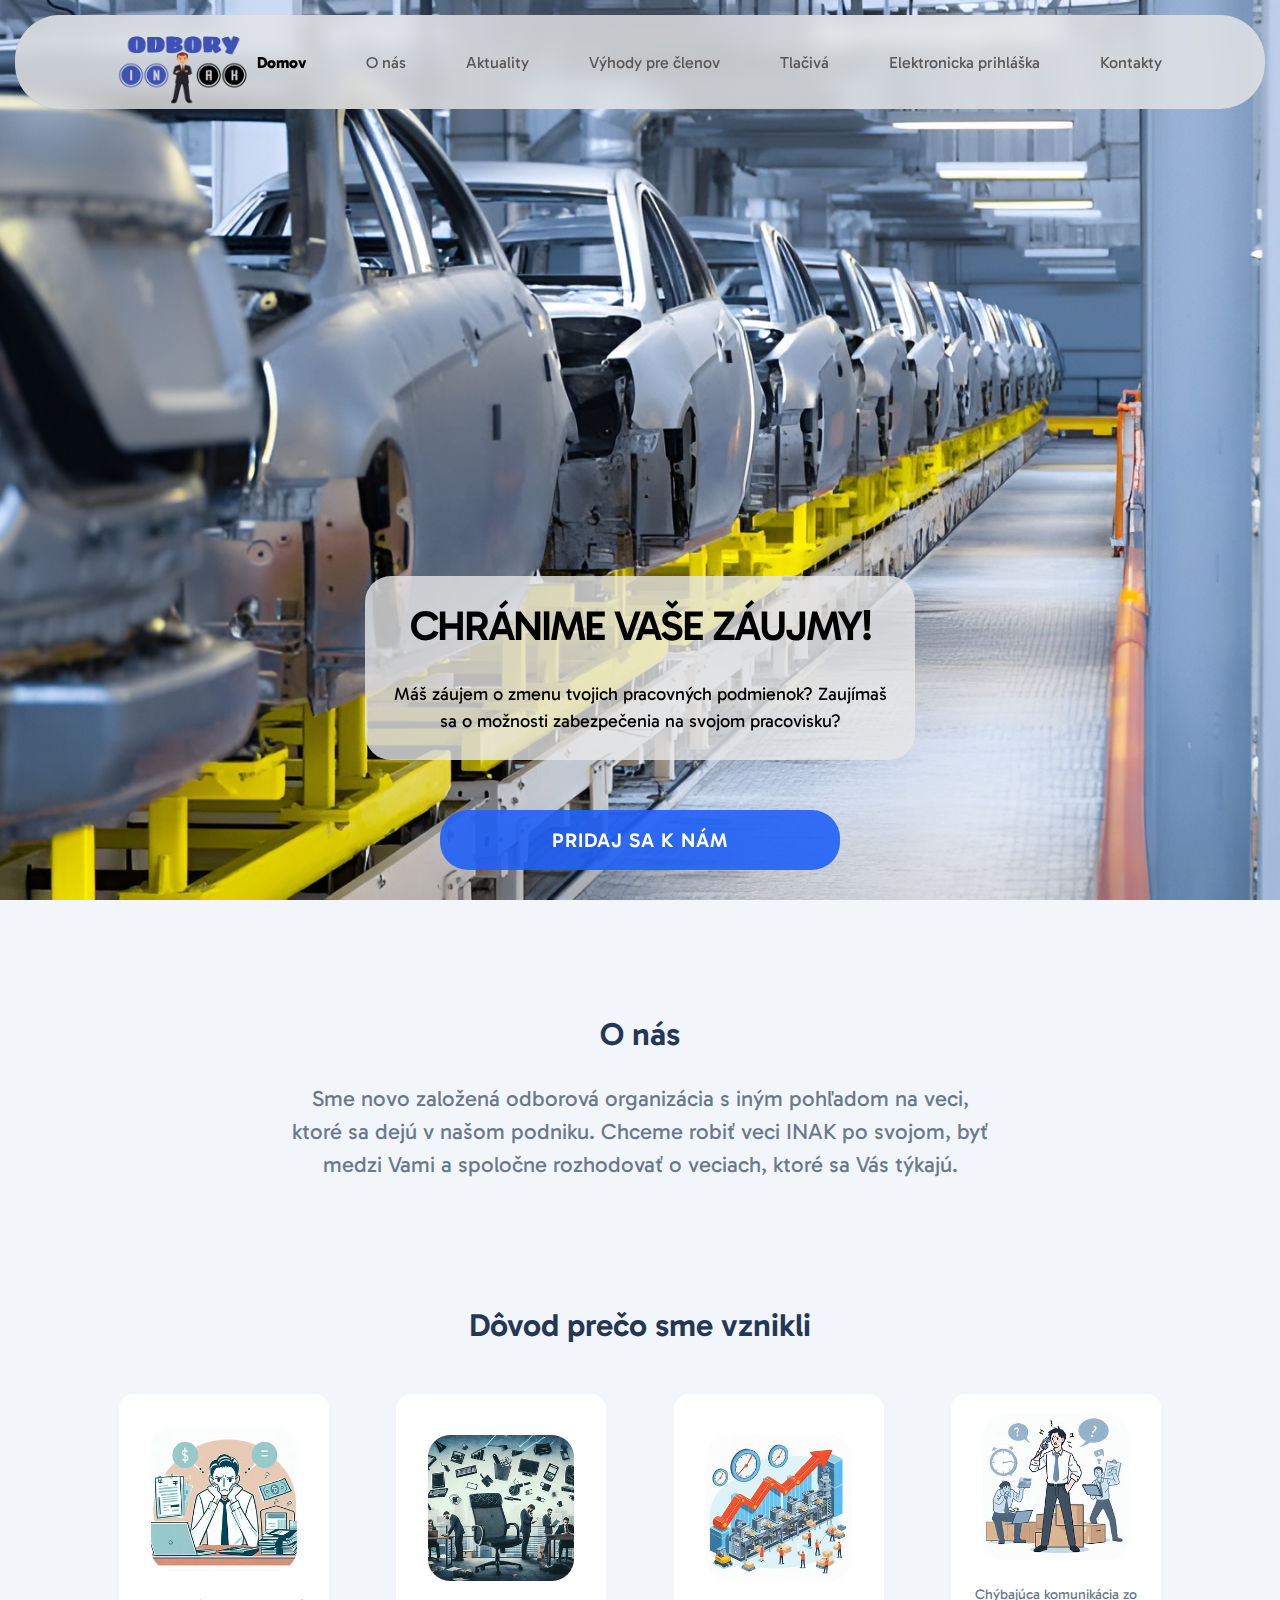
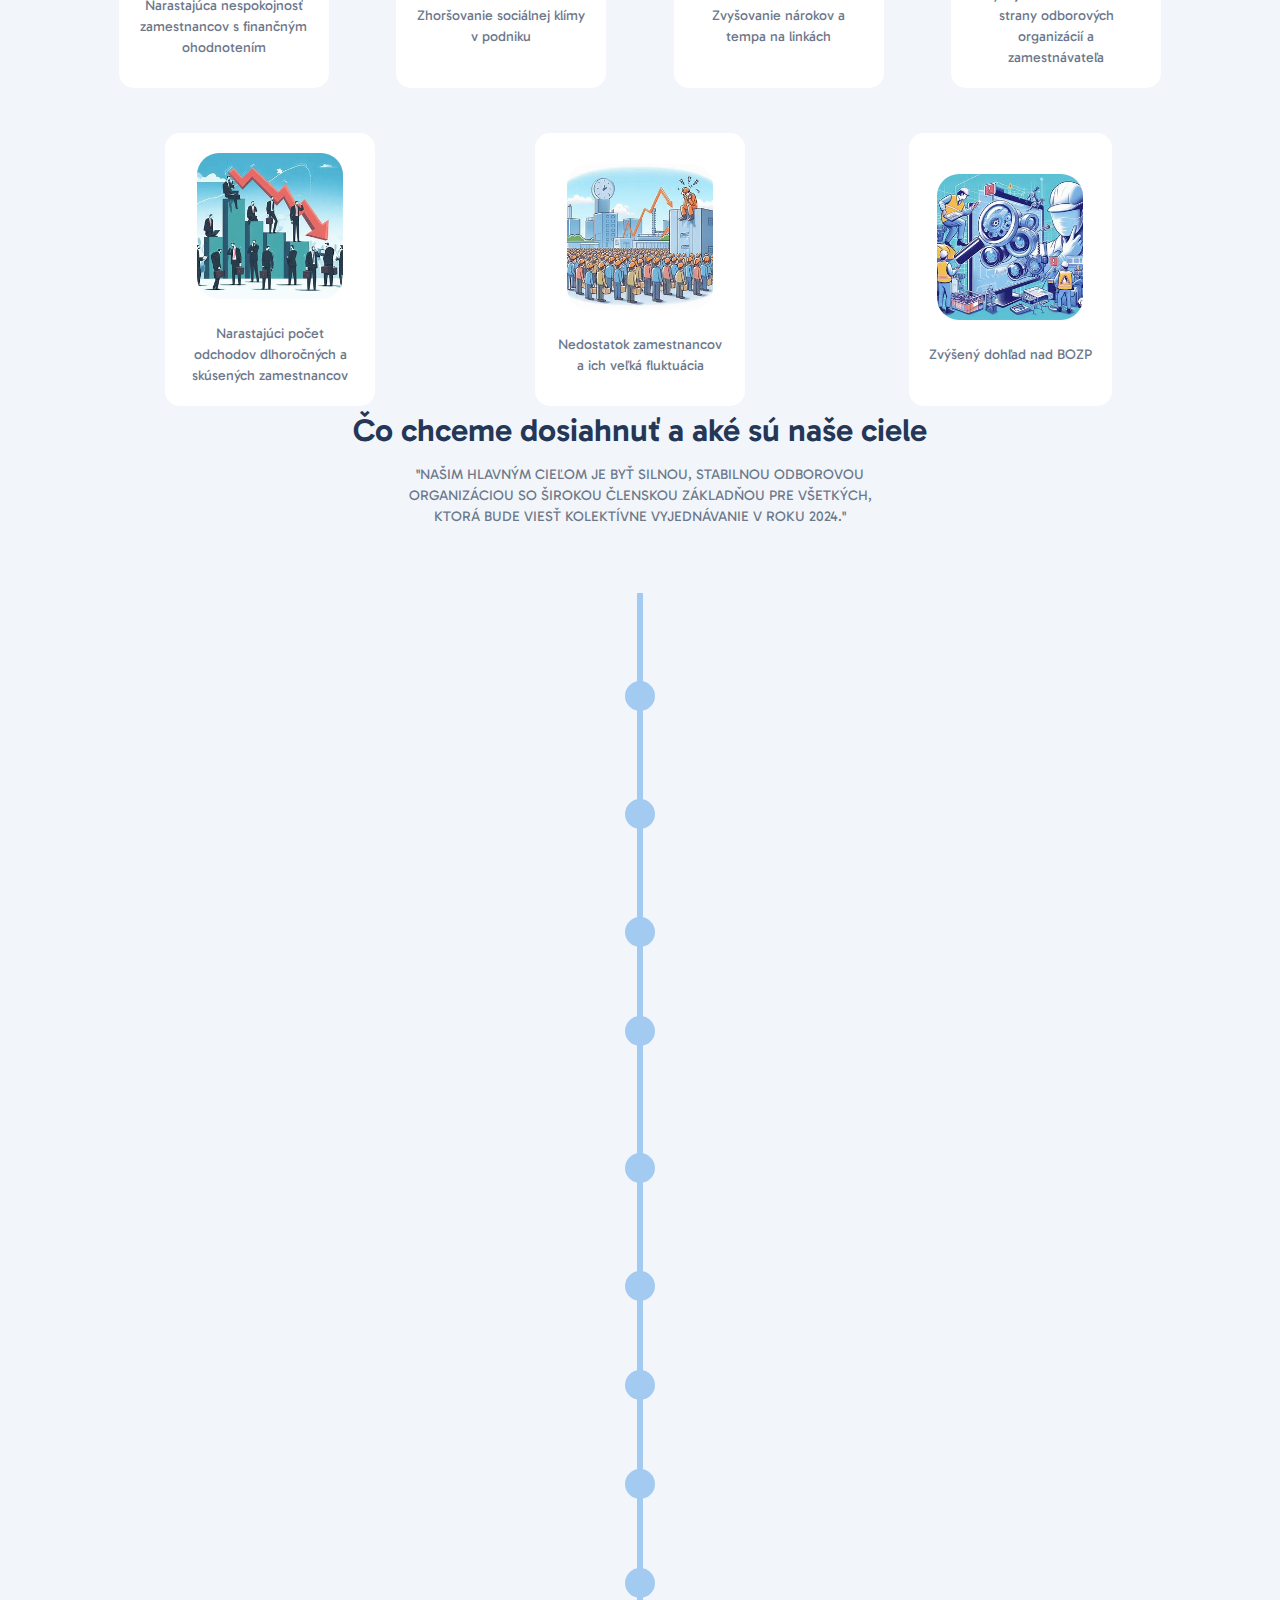
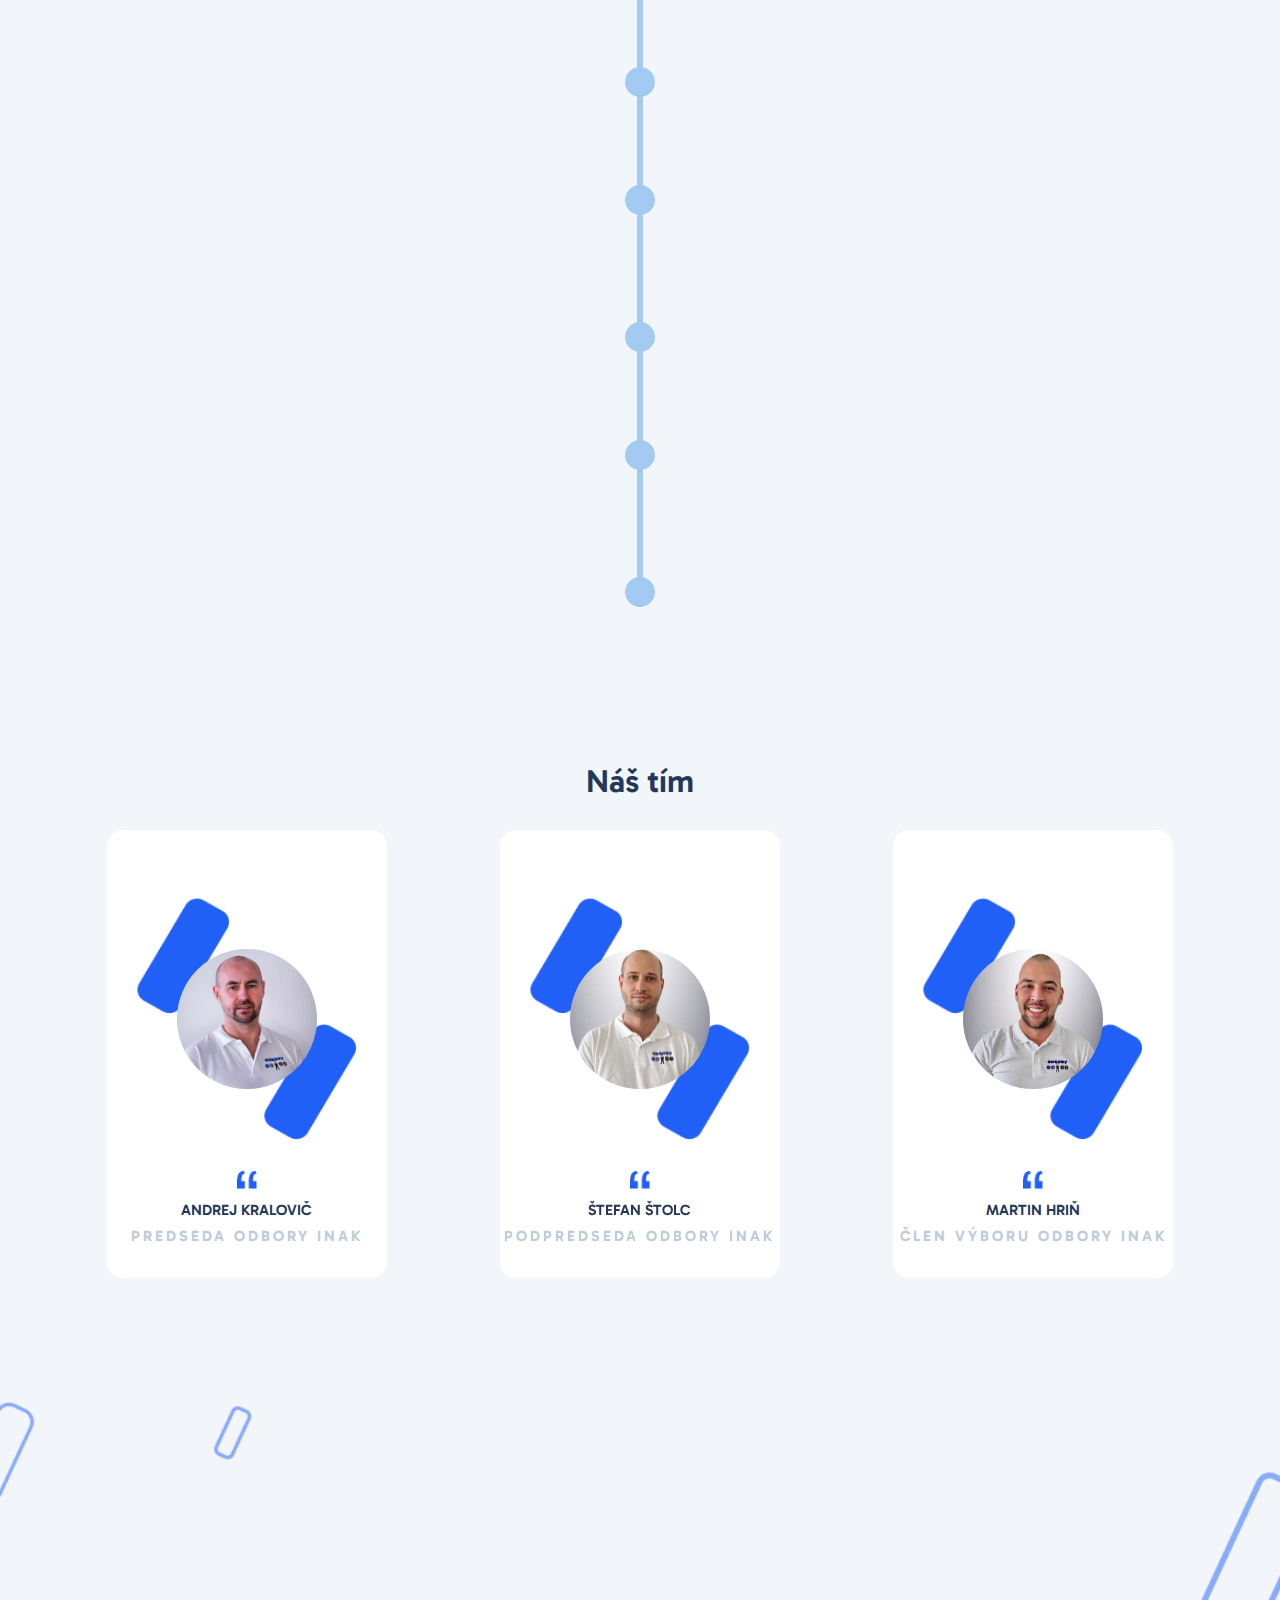
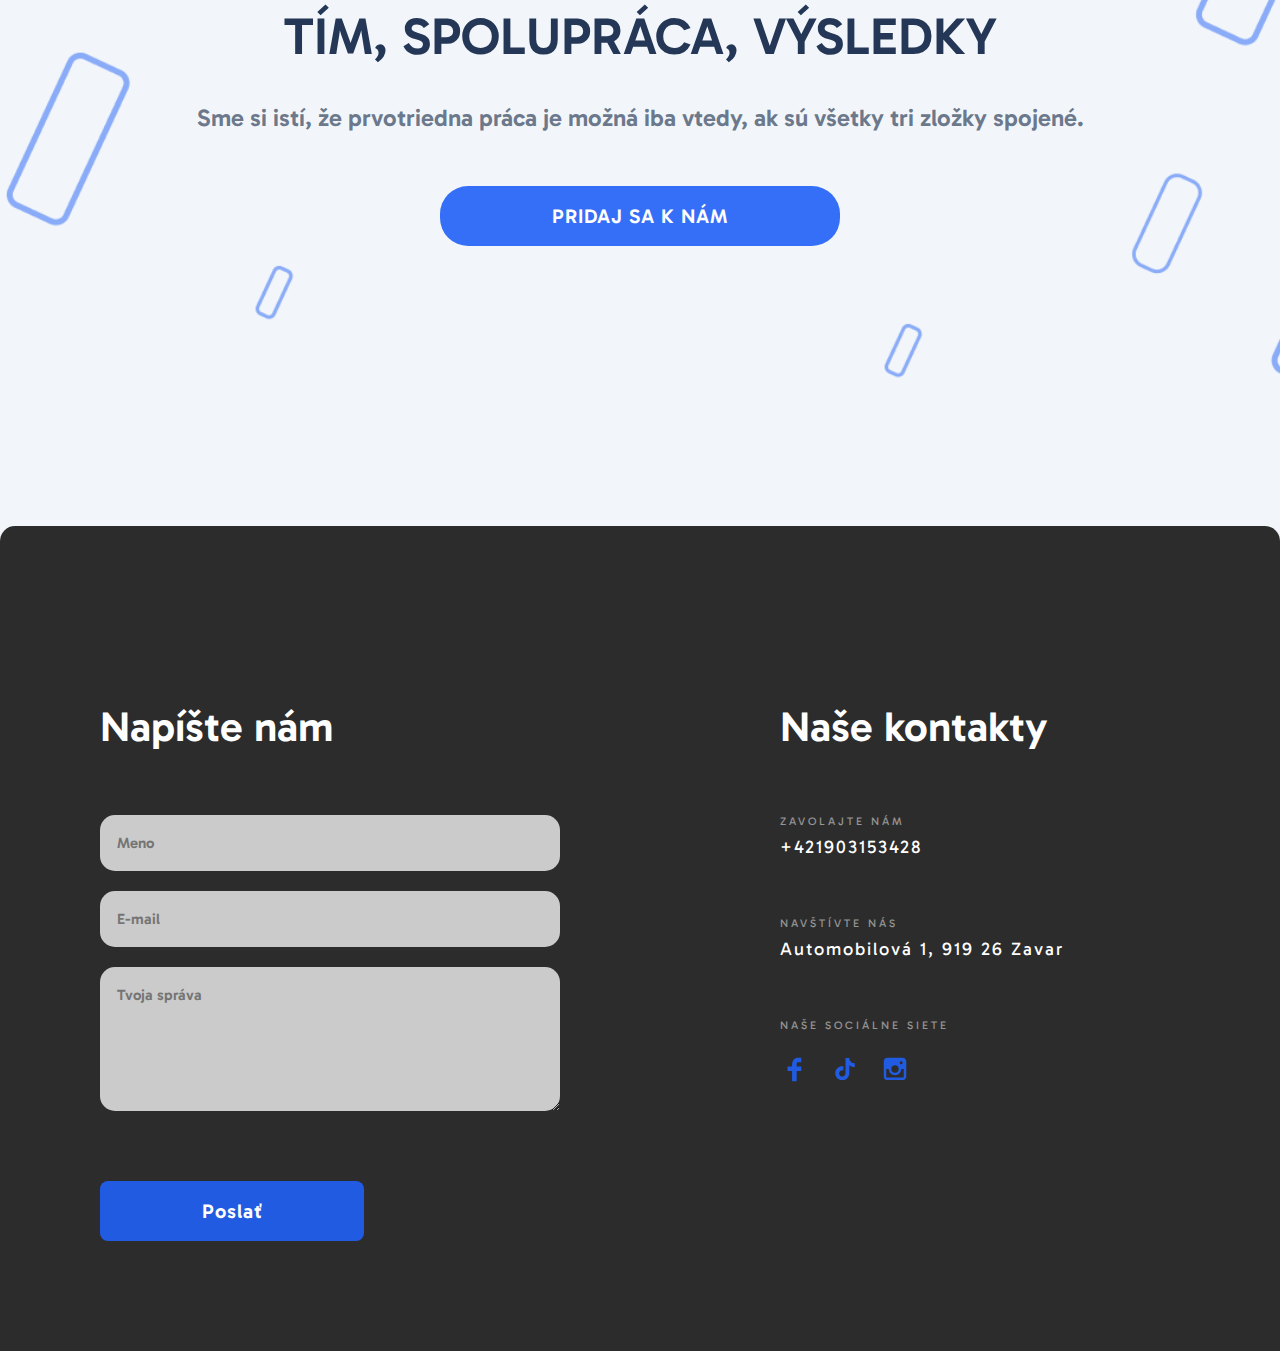
==== index.html @ 8117ec0d "front page done" ====
<!DOCTYPE html>
<html lang="en" class="page">
<head>
  <meta charset="UTF-8">
  <meta http-equiv="X-UA-Compatible" content="IE=edge">
  <meta name="viewport" content="width=device-width, initial-scale=1.0">
  <link rel="preconnect" href="https://fonts.googleapis.com">
  <link rel="preconnect" href="https://fonts.gstatic.com" crossorigin>
  <link href="https://fonts.googleapis.com/css2?family=Gabarito:wght@400;600&display=swap" rel="stylesheet">
  <link rel="stylesheet" href="./styles/main.css">
  <link
    rel="stylesheet"
    href="https://cdn.jsdelivr.net/npm/swiper@11/swiper-bundle.min.css"
  />
  <title>INAK</title>
</head>
<body class="page__body">
  <header class="header">
    <div class="header__content">
      <div class="header__botom">
        <div class="slider swiper-container">
          <div class="header__top">
            <div class="header__top--content">
              <a href="#" class="header__logo">
                <img src="./images/icon/logo.png" alt="logo" class="logo">
              </a>
              
              <div class="nav header__nav">
                <div class="nav__content">
                  <ul class="nav__item">
                    <li class="nav__list">
                      <a href="#" class="nav__link nav__link--active">Domov</a>
                    </li>
                    <li class="nav__list">
                      <a href="#about-us" class="nav__link">O nás</a>
                    </li>
                    <li class="nav__list">
                      <p class="nav__link nav__link--p">Aktuality</p>

                      <ul class="nav__item--sub-menu">
                        <li class="nav__list--sub-menu">
                          <a href="./pages/aktuality.html" class="nav__link">Aktuálne noviny</a>

                          <a href="./pages/aktuality.html" class="nav__link">Aktuálne prieskumy</a>
                        </li>
                      </ul>

                    </li>
                    <li class="nav__list">
                      <a href="./pages/výhody.html" class="nav__link">Výhody pre členov</a>
                    </li>
                    <li class="nav__list">
                      <a href="/pages/tlačivá.html" class="nav__link">Tlačivá</a>
                    </li>
                    <li class="nav__list">
                      <a href="#" class="nav__link">Elektronicka prihláška</a>
                    </li>
                    <li class="nav__list">
                      <a href="#contacts" class="nav__link">Kontakty</a>
                    </li>
                  </ul>
                </div>
              </div>
      
              <div class="header__top-right">
                <a href="tel:+421903153428" class="header__phone">
                  <img src="./images/icon/phone.svg" alt="phone" class="icon">
                </a>
        
                <a href="#menu" class="header__menu-open">
                  <img src="./images/icon/menu-open.svg" alt="menu-open" class="icon">
                </a>
              </div>
            </div>
          </div>
          <div class="slider__wrapper swiper-wrapper">
            <div class="slider__slide swiper-slide">
              <div class="slider__image slider__image-1">
                <div class="slider__info">
                  <h1 class="slider__title">CHRÁNIME VAŠE ZÁUJMY!</h1>
                  <p class="slider__paragraph">Máš záujem o zmenu tvojich pracovných podmienok? Zaujímaš sa o možnosti zabezpečenia na svojom pracovisku?</p>
                </div>

                <a href="#" class="slider__button button">PRIDAJ SA K NÁM</a>
              </div>
            </div>

            <div class="slider__slide swiper-slide">
              <div class="slider__image slider__image-2">
                <div class="slider__info">
                  <h1 class="slider__title">Spolu vyjednáme viac</h1>
                  <p class="slider__paragraph">Kolektívne úsilie a spolupráca umožňujú dosiahnuť väčšie výsledky. Tento princíp je dôležitý.</p>
                </div>

                <a href="#" class="slider__button button">PRIDAJ SA K NÁM</a>
              </div>
            </div>

            <div class="slider__slide swiper-slide">
              <div class="slider__image slider__image-3">
                <div class="slider__info">
                  <h1 class="slider__title">Spolu sme silnejší</h1>
                  <p class="slider__paragraph">Spoločne vytvárame neuveriteľnú silu, ktorá dokáže prekonať aj tie najťažšie výzvy.</p>
                </div>

                <a href="#" class="slider__button button">PRIDAJ SA K NÁM</a>
              </div>
            </div>
          </div>        
        </div>
      </div>

      <aside class="aside header__aside" id="menu">
        <div class="aside__content">
          
          <div class="aside__top">
            <a href="#" class="aside__logo">
              <img src="./images/icon/logo.png" alt="logo" class="logo">
            </a>
            
            <a href="#" class="header__menu-close">
              <img src="./images/icon/menu-close.svg" alt="menu-close" class="icon">
            </a>
          </div>

          <div class="nav aside__nav">
            <div class="nav__content">
              <ul class="nav__item aside__nav-item">
                <li class="nav__list">
                  <a href="#" class="nav__link">Domov</a>
                </li>
                <li class="nav__list">
                  <a href="#about-us" class="nav__link">O nás</a>
                </li>
                <li class="nav__list">
                  <p class="nav__link nav__link--p">Aktuality</p>

                  <ul class="nav__item--sub-menu nav__item--sub-menu--mob">
                    <li class="nav__list--sub-menu nav__list--sub-menu--mob">
                      <a href="./pages/aktuality.html" class="nav__link">Aktuálne noviny</a>

                      <a href="./pages/aktuality.html" class="nav__link">Aktuálne prieskumy</a>
                    </li>
                  </ul>
                </li>
                <li class="nav__list">
                  <a href="./pages/výhody.html" class="nav__link">Výhody pre členov</a>
                </li>
                <li class="nav__list">
                  <a href="./pages/tlačivá.html" class="nav__link">Tlačivá</a>
                </li>
                <li class="nav__list">
                  <a href="./pages/prihláška.html" class="nav__link">Elektronicka prihláška</a>
                </li>
                <li class="nav__list">
                  <a href="#contacts" class="nav__link">Kontakty</a>
                </li>
              </ul>
            </div>
          </div>

          <div class="aside__social social">
            <a
              href="https://www.facebook.com/groups/980731282849397"
              class="aside__icon-fb"
              target="_blank"
            >
              <img
                src="./images/icon/fasebook.svg"
                alt="icon"
                class="icon"
              >
            </a>

            <a
              href="https://www.tiktok.com/@odbory.inak?_t=8iX3qMJiIoH"
              class="aside__icon-tw"
              target="_blank"
            >
              <img
                src="./images/icon/tiktok.svg"
                alt="icon"
                class="icon"
              >
            </a>

            <a
              href="https://www.instagram.com/odbory.inak?igsh=MTdlaDB3MjM0anUzcg=="
              class="aside__icon-in"
              target="_blank"
            >
              <img
                src="./images/icon/instagram.svg"
                alt="icon"
                class="icon"
              >
            </a>
          </div>
        </div>
      </aside>
    </div>
  </header>

  <main class="main">
    <div class="main__content">
      <section class="main__section about-us" id="about-us">
        <div class="about-us__content">
          <h2 class="about-us__title">O nás</h2>
          <p class="about-us__paragraph">Sme novo založená odborová organizácia s
            iným pohľadom na veci, ktoré sa dejú v
            našom podniku. Chceme robiť veci INAK po
            svojom, byť medzi Vami a spoločne
            rozhodovať o veciach, ktoré sa Vás týkajú.</p>
        </div>
      </section>

      <section class="main__section cause-occurrence">
          <div class="cause-occurrence__content">
            <h2 class="cause-occurrence__title">Dôvod prečo sme vznikli</h2>
            
            <div class="cause-occurrence__block cause-occurrence__block-1">
              <img src="./images/cause-occurrence/1.jpg" alt="" class="cause-occurrence__image">

              <p class="cause-occurrence__info">Narastajúca nespokojnosť zamestnancov s finančným ohodnotením</p>
            </div>

            <div class="cause-occurrence__block cause-occurrence__block-2">
              <img src="./images/cause-occurrence/2.jpg" alt="" class="cause-occurrence__image">

              <p class="cause-occurrence__info">Zhoršovanie sociálnej klímy v podniku</p>
            </div>

            <div class="cause-occurrence__block cause-occurrence__block-3">
              <img src="./images/cause-occurrence/3.jpg" alt="" class="cause-occurrence__image">

              <p class="cause-occurrence__info">Zvyšovanie nárokov a tempa na linkách</p>
            </div>

            <div class="cause-occurrence__block cause-occurrence__block-4">
              <img src="./images/cause-occurrence/4.jpg" alt="" class="cause-occurrence__image">

              <p class="cause-occurrence__info">Chýbajúca komunikácia zo strany odborových organizácií a zamestnávateľa</p>
            </div>

            <div class="cause-occurrence__block cause-occurrence__block-5">
              <img src="./images/cause-occurrence/5.jpg" alt="" class="cause-occurrence__image">

              <p class="cause-occurrence__info">Narastajúci počet odchodov dlhoročných a skúsených zamestnancov</p>
            </div>

            <div class="cause-occurrence__block cause-occurrence__block-6">
              <img src="./images/cause-occurrence/6.jpg" alt="" class="cause-occurrence__image">

              <p class="cause-occurrence__info">Nedostatok zamestnancov a ich veľká fluktuácia</p>
            </div>

            <div class="cause-occurrence__block cause-occurrence__block-7">
              <img src="./images/cause-occurrence/7.jpg" alt="" class="cause-occurrence__image">

              <p class="cause-occurrence__info">Zvýšený dohľad nad BOZP</p>
            </div>

          </div>
      </section>

      <section class="main__section timeline">
        <h2 class="timeline__title">Čo chceme dosiahnuť a aké sú naše ciele</h2>

        <p class="timeline__info">"Našim hlavným cieľom je byť silnou, stabilnou odborovou organizáciou so širokou členskou základňou pre všetkých, ktorá bude viesť kolektívne vyjednávanie v roku 2024."</p>

        <ul>
          <li>
            <div>
              Zvýšiť a zabezpečiť adekvátne finančné ohodnotenie za prácu, ktorú vykonávame
            </div>
          </li>

          <li>
            <div>
              Nárast základných miezd, príplatkov(nočné, sviatky, sobota, nedeľa, nadčasy)
            </div>
          </li>

          <li>
            <div>
              Zakotviť do KZ zvýšenie miezd minimálne o infláciu za predchádzajúci rok
            </div>
          </li>

          <li>
            <div>
              Príplatok za každú pracovnú zmenu mimo kalendára
            </div>
          </li>

          <li>
            <div>
              Vyplatenie hospodárskeho výsledku v celku a prvom možnom termíne a zrovnoprávnenie podmienok jeho vyplácania
            </div>
          </li>

          <li>
            <div>
              Zabezpečenie autobusovej dopravy zdarma alebo príspevok na dopravu
            </div>
          </li>

          <li>
            <div>
              Započítanie odpracovaných rokov v agentúre
            </div>
          </li>

          <li>
            <div>
              Jedna dlhodobá PN bez dopadu na 13 plat
            </div>
          </li>

          <li>
            <div>
              Zníženie teplotnej prestávky na 29 stupňov
            </div>
          </li>

          <li>
            <div>
              Zavedenie multisport karty
            </div>
          </li>

          <li>
            <div>
              Prehodnotenie počtu a efektivity externých zamestnancov
            </div>
          </li>

          <li>
            <div>
              Nájsť medzi zamestnancami Srbskej a Ukrajinskej národnosti svojich zástupcov, ktorí by sa začlenili do výboru
            </div>
          </li>

          <li>
            <div>
              Začleniť zástupcu údržby za všetky prevádzky do výboru
            </div>
          </li>

          <li>
            <div>
              A veľa ďalších riešení, ktoré postupne budeme predstavovať a budú vyplývať z potrieb zamestnancov nášho podniku
            </div>
          </li>
        </ul>
      </section>

      <section class="main__section our-team">
        <div class="our-team__content">
          <h2 class="our-team__title">Náš tím</h2>
          
          <div class="slider-testimonials swiper-container">
            <div class="slider-testimonials__wrapper swiper-wrapper">

              <div class="slider-testimonials__slide swiper-slide">
                <article class="testimonials-card">
                  <div class="testimonials-card__content">
                    <div class="testimonials-card__photo">
                      <img
                        src="./images/testimonials/testimonial-rectangle.png"
                        alt="rectangle"
                        class="
                          testimonials-card__photo--rectangle--left
                          testimonials-card__photo--rectangle
                        "
                      >
                      <img
                        src="./images/testimonials/testimonial-rectangle.png"
                        alt="rectangle"
                        class="
                          testimonials-card__photo--rectangle--right
                          testimonials-card__photo--rectangle
                        "
                      >
                      <img
                        src="./images/team/kralovic.jpg"
                        alt="fase"
                        class="testimonials-card__photo--fase"
                      >
                    </div>
        
                    <img
                      src="images/testimonials/testimonial-quotes.png"
                      alt="quotes"
                      class="testimonials-card__quotes"
                    >
                    <h3 class="testimonials-card__name">Andrej KRALOVIČ</h3>
        
                    <p class="testimonials-card__position">Predseda Odbory INAK</p>
                  </div>
                </article>
              </div>

              <div class="slider-testimonials__slide swiper-slide">
                <article class="testimonials-card">
                  <div class="testimonials-card__content">
                    <div class="testimonials-card__photo">
                      <img
                        src="./images/testimonials/testimonial-rectangle.png"
                        alt="rectangle"
                        class="
                          testimonials-card__photo--rectangle--left
                          testimonials-card__photo--rectangle
                        "
                      >
                      <img
                        src="./images/testimonials/testimonial-rectangle.png"
                        alt="rectangle"
                        class="
                          testimonials-card__photo--rectangle--right
                          testimonials-card__photo--rectangle
                        "
                      >
                      <img
                        src="./images/team/stolc.jpg"
                        alt="fase"
                        class="testimonials-card__photo--fase"
                      >
                    </div>
        
                    <img
                      src="images/testimonials/testimonial-quotes.png"
                      alt="quotes"
                      class="testimonials-card__quotes"
                    >
                    <h3 class="testimonials-card__name">Štefan ŠTOLC</h3>
        
                    <p class="testimonials-card__position">Podpredseda Odbory INAK</p>
                  </div>
                </article>
              </div>

              <div class="slider-testimonials__slide swiper-slide">
                <article class="testimonials-card">
                  <div class="testimonials-card__content">
                    <div class="testimonials-card__photo">
                      <img
                        src="./images/testimonials/testimonial-rectangle.png"
                        alt="rectangle"
                        class="
                          testimonials-card__photo--rectangle--left
                          testimonials-card__photo--rectangle
                        "
                      >
                      <img
                        src="./images/testimonials/testimonial-rectangle.png"
                        alt="rectangle"
                        class="
                          testimonials-card__photo--rectangle--right
                          testimonials-card__photo--rectangle
                        "
                      >
                      <img
                        src="./images/team/hrin.jpg"
                        alt="fase"
                        class="testimonials-card__photo--fase"
                      >
                    </div>
        
                    <img
                      src="images/testimonials/testimonial-quotes.png"
                      alt="quotes"
                      class="testimonials-card__quotes"
                    >
                    <h3 class="testimonials-card__name">Martin HRIŇ</h3>
        
                    <p class="testimonials-card__position">Člen výboru Odbory INAK</p>
                  </div>
                </article>
              </div>

              <div class="slider-testimonials__slide swiper-slide">
                <article class="testimonials-card">
                  <div class="testimonials-card__content">
                    <div class="testimonials-card__photo">
                      <img
                        src="./images/testimonials/testimonial-rectangle.png"
                        alt="rectangle"
                        class="
                          testimonials-card__photo--rectangle--left
                          testimonials-card__photo--rectangle
                        "
                      >
                      <img
                        src="./images/testimonials/testimonial-rectangle.png"
                        alt="rectangle"
                        class="
                          testimonials-card__photo--rectangle--right
                          testimonials-card__photo--rectangle
                        "
                      >
                      <img
                        src="./images/team/hatas.jpg"
                        alt="fase"
                        class="testimonials-card__photo--fase"
                      >
                    </div>
        
                    <img
                      src="images/testimonials/testimonial-quotes.png"
                      alt="quotes"
                      class="testimonials-card__quotes"
                    >
                    <h3 class="testimonials-card__name">Róbert HÁTAŠ</h3>
        
                    <p class="testimonials-card__position">Člen výboru Odbory INAK</p>
                  </div>
                </article>
              </div>

              <div class="slider-testimonials__slide swiper-slide">
                <article class="testimonials-card">
                  <div class="testimonials-card__content">
                    <div class="testimonials-card__photo">
                      <img
                        src="./images/testimonials/testimonial-rectangle.png"
                        alt="rectangle"
                        class="
                          testimonials-card__photo--rectangle--left
                          testimonials-card__photo--rectangle
                        "
                      >
                      <img
                        src="./images/testimonials/testimonial-rectangle.png"
                        alt="rectangle"
                        class="
                          testimonials-card__photo--rectangle--right
                          testimonials-card__photo--rectangle
                        "
                      >
                      <img
                        src="./images/team/skornak.jpg"
                        alt="fase"
                        class="testimonials-card__photo--fase"
                      >
                    </div>
        
                    <img
                      src="images/testimonials/testimonial-quotes.png"
                      alt="quotes"
                      class="testimonials-card__quotes"
                    >
                    <h3 class="testimonials-card__name">Juraj ŠKORŇÁK</h3>
        
                    <p class="testimonials-card__position">Člen výboru Odbory INAK</p>
                  </div>
                </article>
              </div>

              <div class="slider-testimonials__slide swiper-slide">
                <article class="testimonials-card">
                  <div class="testimonials-card__content">
                    <div class="testimonials-card__photo">
                      <img
                        src="./images/testimonials/testimonial-rectangle.png"
                        alt="rectangle"
                        class="
                          testimonials-card__photo--rectangle--left
                          testimonials-card__photo--rectangle
                        "
                      >
                      <img
                        src="./images/testimonials/testimonial-rectangle.png"
                        alt="rectangle"
                        class="
                          testimonials-card__photo--rectangle--right
                          testimonials-card__photo--rectangle
                        "
                      >
                      <img
                        src="./images/team/matkovcik.jpg"
                        alt="fase"
                        class="testimonials-card__photo--fase"
                      >
                    </div>
        
                    <img
                      src="images/testimonials/testimonial-quotes.png"
                      alt="quotes"
                      class="testimonials-card__quotes"
                    >
                    <h3 class="testimonials-card__name">Juraj MATKOVČÍK</h3>
        
                    <p class="testimonials-card__position">Člen výboru Odbory INAK</p>
                  </div>
                </article>
              </div>

              <div class="slider-testimonials__slide swiper-slide">
                <article class="testimonials-card">
                  <div class="testimonials-card__content">
                    <div class="testimonials-card__photo">
                      <img
                        src="./images/testimonials/testimonial-rectangle.png"
                        alt="rectangle"
                        class="
                          testimonials-card__photo--rectangle--left
                          testimonials-card__photo--rectangle
                        "
                      >
                      <img
                        src="./images/testimonials/testimonial-rectangle.png"
                        alt="rectangle"
                        class="
                          testimonials-card__photo--rectangle--right
                          testimonials-card__photo--rectangle
                        "
                      >
                      <img
                        src="./images/team/horvath.jpg"
                        alt="fase"
                        class="testimonials-card__photo--fase"
                      >
                    </div>
        
                    <img
                      src="images/testimonials/testimonial-quotes.png"
                      alt="quotes"
                      class="testimonials-card__quotes"
                    >
                    <h3 class="testimonials-card__name">Michal HORVÁTH</h3>
        
                    <p class="testimonials-card__position">Člen výboru Odbory INAK</p>
                  </div>
                </article>
              </div>

              <div class="slider-testimonials__slide swiper-slide">
                <article class="testimonials-card">
                  <div class="testimonials-card__content">
                    <div class="testimonials-card__photo">
                      <img
                        src="./images/testimonials/testimonial-rectangle.png"
                        alt="rectangle"
                        class="
                          testimonials-card__photo--rectangle--left
                          testimonials-card__photo--rectangle
                        "
                      >
                      <img
                        src="./images/testimonials/testimonial-rectangle.png"
                        alt="rectangle"
                        class="
                          testimonials-card__photo--rectangle--right
                          testimonials-card__photo--rectangle
                        "
                      >
                      <img
                        src="./images/team/dovala.jpg"
                        alt="fase"
                        class="testimonials-card__photo--fase"
                      >
                    </div>
        
                    <img
                      src="images/testimonials/testimonial-quotes.png"
                      alt="quotes"
                      class="testimonials-card__quotes"
                    >
                    <h3 class="testimonials-card__name">Marián DOVALA</h3>
        
                    <p class="testimonials-card__position">Člen výboru Odbory INAK</p>
                  </div>
                </article>
              </div>

            </div>
          </div>
        </div>
      </section>

      <section class="main__section join">
        <div class="join__content">
          <h2 class="join__title">Tím, spolupráca, výsledky</h2>
          <p class="join__info">Sme si istí, že prvotriedna práca je možná iba vtedy, ak sú všetky tri zložky spojené.</p>
          <a href="#" class="join__button button">PRIDAJ SA K NÁM</a>
        </div>
      </section>

      <section class="main__section partners">
        <div class="partners__content">
          <h2 class="partners__title">Naši partneri</h2>

            <div class="partners__grop">
              <article class="partners-card">
                <div class="partners-card__content">
                  
                  <img class="partners-card__image" src="./images/partners/akvapark.png" alt="akvapark">
                  
                  <h3 class="partners-card__info">20% zľava</h3>
                </div>
              </article>
  
              <article class="partners-card">
                <div class="partners-card__content">
                  
                  <img class="partners-card__image" src="./images/partners/sinemax.png" alt="akvapark">
                  
                  <h3 class="partners-card__info">20% zľava</h3>
                </div>
              </article>
  
              <article class="partners-card">
                <div class="partners-card__content">
                  
                  <img class="partners-card__image" src="./images/partners/divadlo.png" alt="akvapark">
                  
                  <h3 class="partners-card__info">20% zľava</h3>
                </div>
              </article>
            </div>

        </div>
      </section>

      
    </div>
  </main>

  <footer class="footer">
    <div class="footer__content" id="contacts">
      <div class="footer__grop--left">
        <h2 class="footer__grop--left-title">Napíšte nám</h2>

        <form class="form">
          <input
            name="Name"
            type="text"
            class="form__input"
            placeholder="Meno"
          >

          <input
            name="E-mail"
            type="text"
            class="form__input"
            placeholder="E-mail"
           
          >

          <textarea
            name="Mesage"
            placeholder="Tvoja správa"
            class="form__input"
            cols="30"
            rows="5"
          ></textarea>

          <input type="submit" value="Poslať" class="button form__button">
        </form>
      </div>

      <div class="footer__grop--right">
        <h2 class="footer__grop--right-title">Naše kontakty</h2>

        <h3 class="footer__grop--right-name">Zavolajte nám</h3>
        <a href="tel:+421903153428" class="footer__grop--right-link">+421903153428</a>
        
        <h3 class="footer__grop--right-name">Navštívte nás</h3>
        <a href="https://maps.app.goo.gl/qfohM48gK4zqPQLv8" class="footer__grop--right-link">Automobilová 1, 919 26 Zavar</a>

        <h3 class="footer__grop--right-name">Naše sociálne siete</h3>
        <div class="footer__grop--right-social social">
          <a
            href="https://www.facebook.com/groups/980731282849397"
            class="aside__icon-fb"
            target="_blank"
          >
            <img
              src="./images/icon/fasebook.svg"
              alt="icon"
              class="icon"
            >
          </a>

          <a
            href="https://www.tiktok.com/@odbory.inak?_t=8iX3qMJiIoH"
            class="aside__icon-tw"
            target="_blank"
          >
            <img
              src="./images/icon/tiktok.svg"
              alt="icon"
              class="icon"
            >
          </a>

          <a
            href="https://www.instagram.com/odbory.inak?igsh=MTdlaDB3MjM0anUzcg=="
            class="aside__icon-in"
            target="_blank"
          >
            <img
              src="./images/icon/instagram.svg"
              alt="icon"
              class="icon"
            >
          </a>
        </div>

        </div>

    </div>
  </footer>
  <script src="https://cdn.jsdelivr.net/npm/swiper@11/swiper-bundle.min.js"></script>
  <script type="text/javascript" src="scripts/main.js"></script>
</body>
</html>
---- styles/main.css ----
@charset "UTF-8";
.page {
  scroll-behavior: smooth;
}
.page *,
.page *::before,
.page *::after {
  box-sizing: border-box;
}
.page__body {
  padding: 0;
  margin: 0;
  box-sizing: border-box;
  background-color: #F2F6FA;
}

.header__content {
  min-height: 100vh;
  min-width: 320px;
}
.header__top {
  position: fixed;
  z-index: 2;
  padding: 0;
  margin: 15px;
  width: -webkit-fill-available;
  padding-inline: 20px;
  border-radius: 40px;
  border-radius: 40px;
  background-color: rgba(231, 231, 231, 0.8);
  -webkit-backdrop-filter: blur(10px);
          backdrop-filter: blur(10px);
}
@media (min-width: 740px) {
  .header__top {
    padding-inline: 40px;
  }
}
@media (min-width: 1180px) {
  .header__top {
    padding-inline: 100px;
  }
}
@media (min-width: 740px) {
  .header__top {
    border-radius: 45px;
    border-radius: 45px;
  }
}
.header__top--content {
  margin: 0 auto;
  max-width: 1440px;
  display: flex;
  justify-content: space-between;
  align-items: center;
}
.header__top-right {
  display: flex;
  gap: 20px;
}
@media (min-width: 1180px) {
  .header__top-right {
    display: none;
  }
}
.header__phone {
  display: flex;
  text-decoration: none;
  font-family: "Gabarito", sans-serif;
  font-size: 16px;
}
@media (min-width: 740px) {
  .header__phone::after {
    content: "+421903153428";
    color: black;
    padding-left: 12px;
    display: flex;
    align-items: center;
  }
}
.header__botom {
  overflow: hidden;
}

.main__section {
  margin: 0 auto;
  max-width: 1440px;
  min-width: 320px;
}

.footer {
  background-color: #2C2C2C;
  border-top-left-radius: 15px;
  border-top-right-radius: 15px;
}
.footer__content {
  margin-top: 80px;
  padding-top: 80px;
  padding-bottom: 80px;
  padding-inline: 20px;
  display: flex;
  flex-direction: column;
  gap: 80px;
  justify-content: center;
  align-items: center;
}
@media (min-width: 740px) {
  .footer__content {
    padding-inline: 40px;
  }
}
@media (min-width: 1180px) {
  .footer__content {
    padding-inline: 100px;
  }
}
@media (min-width: 740px) {
  .footer__content {
    align-items: flex-start;
  }
}
@media (min-width: 1180px) {
  .footer__content {
    padding-top: 110px;
    padding-bottom: 110px;
    flex-direction: row;
    gap: 220px;
  }
}
.footer__grop--left {
  display: flex;
  flex-direction: column;
  align-items: flex-start;
}
@media (min-width: 740px) {
  .footer__grop--left {
    width: 360px;
  }
}
@media (min-width: 1180px) {
  .footer__grop--left {
    width: 460px;
  }
}
.footer__grop--left-title {
  padding: 0;
  margin: 0;
  margin-top: 40px;
  margin-bottom: 46px;
  color: white;
  text-align: center;
  font-family: "Gabarito", sans-serif;
  font-size: 32px;
  font-style: normal;
  font-weight: 600;
  line-height: 150%;
}
@media (min-width: 740px) {
  .footer__grop--left-title {
    margin-top: 60px;
    margin-bottom: 56px;
    font-size: 42px;
  }
}
.footer__grop--right {
  display: flex;
  flex-direction: column;
  align-items: flex-start;
}
@media (min-width: 740px) {
  .footer__grop--right {
    width: 360px;
  }
}
@media (min-width: 1180px) {
  .footer__grop--right {
    width: 460px;
  }
}
.footer__grop--right-title {
  padding: 0;
  margin: 0;
  margin-top: 40px;
  margin-bottom: 46px;
  color: white;
  text-align: center;
  font-family: "Gabarito", sans-serif;
  font-size: 32px;
  font-style: normal;
  font-weight: 600;
  line-height: 150%;
}
@media (min-width: 740px) {
  .footer__grop--right-title {
    margin-top: 60px;
    margin-bottom: 56px;
    font-size: 42px;
  }
}
.footer__grop--right-name {
  padding: 0;
  margin: 0;
  margin-bottom: 6px;
  color: #FFF;
  font-family: "Gabarito", sans-serif;
  font-size: 11px;
  font-weight: 200;
  letter-spacing: 3px;
  text-transform: uppercase;
  opacity: 0.5;
}
.footer__grop--right-link {
  padding: 0;
  margin: 0;
  margin-bottom: 40px;
  color: #FFF;
  font-family: "Gabarito", sans-serif;
  font-size: 18px;
  font-style: normal;
  font-weight: 400;
  line-height: 150%;
  letter-spacing: 2px;
  text-decoration: none;
}
@media (min-width: 740px) {
  .footer__grop--right-link {
    margin-bottom: 56px;
  }
}
.footer__grop--right-social {
  margin-top: 16px;
  gap: 38px;
}

.logo {
  height: 70px;
}
@media (min-width: 740px) {
  .logo {
    height: 90px;
  }
}

.nav {
  display: none;
}
@media (min-width: 1180px) {
  .nav {
    display: block;
  }
}
.nav__item {
  padding: 0;
  margin: 0;
  display: flex;
  flex-direction: row;
  align-items: center;
  gap: 50px;
}
.nav__item--sub-menu {
  padding: 0;
  margin: 0;
  opacity: 0;
  max-height: 0;
  position: absolute;
  overflow: hidden;
  transition: opacity 0.7s ease, max-height 0.7s ease;
}
.nav__item--sub-menu--mob {
  position: relative;
}
.nav__list {
  width: -webkit-max-content;
  width: -moz-max-content;
  width: max-content;
  list-style: none;
}
.nav__list--sub-menu {
  margin-top: 33px;
  padding: 20px;
  border-radius: 15px;
  border-top-left-radius: 0;
  border-top-right-radius: 0;
  display: flex;
  flex-direction: column;
  gap: 20px;
  background-color: rgba(231, 231, 231, 0.8);
  cursor: pointer;
}
.nav__list--sub-menu--mob {
  background-color: white;
}
.nav__link {
  position: relative;
  padding: 5px;
  border-radius: 10px;
  text-decoration: none;
  font-family: "Gabarito", sans-serif;
  font-size: 16px;
  color: rgb(88, 86, 86);
  transition: box-shadow 0.3s ease;
}
.nav__link--active {
  color: black;
  font-weight: 800;
}
.nav__link--p {
  padding: 5px;
  margin: 0;
  width: -webkit-fit-content;
  width: -moz-fit-content;
  width: fit-content;
  cursor: pointer;
}
.nav__link:hover {
  color: black;
  box-shadow: 0 0 35px rgba(87, 130, 155, 0.8); /* Додаємо синю тінь при наведенні */
}

.icon {
  height: 30px;
}

.aside {
  height: 100vh;
  position: fixed;
  top: 0;
  right: 0;
  left: 0;
  opacity: 0;
  pointer-events: none;
  transition: all 0.3s;
  transform: translateX(-100%);
  z-index: 3;
  background-color: white;
}
.aside:target {
  opacity: 1;
  transform: translateX(0);
  pointer-events: all;
  overflow-y: hidden;
}
.aside__top {
  padding: 0;
  margin: 15px;
  padding-inline: 20px;
  display: flex;
  justify-content: space-between;
  align-items: center;
  background-color: #e7e7e7;
  border-radius: 40px;
  border-radius: 40px;
}
@media (min-width: 740px) {
  .aside__top {
    padding-inline: 40px;
  }
}
@media (min-width: 1180px) {
  .aside__top {
    padding-inline: 100px;
  }
}
@media (min-width: 740px) {
  .aside__top {
    border-radius: 45px;
    border-radius: 45px;
  }
}
.aside__nav {
  margin: 0;
  padding: 0;
  margin-top: 50px;
  display: block;
  padding-inline: 20px;
}
@media (min-width: 740px) {
  .aside__nav {
    padding-inline: 40px;
  }
}
@media (min-width: 1180px) {
  .aside__nav {
    padding-inline: 100px;
  }
}
.aside__nav-item {
  display: flex;
  flex-direction: column;
  align-items: flex-start;
  gap: 20px;
  font-size: 22px;
  font-style: normal;
  font-weight: 700;
  line-height: 22px;
  letter-spacing: 1px;
  text-transform: uppercase;
}
.aside__social {
  margin-top: 50px;
  padding-left: 20px;
}
@media (min-width: 740px) {
  .aside__social {
    padding-left: 40px;
  }
}
@media (min-width: 1180px) {
  .aside__social {
    padding-left: 100px;
  }
}

.slider {
  width: 100vw;
  overflow: hidden;
}
.slider__image {
  height: 100vh;
  background-repeat: no-repeat;
  background-position: center;
  background-size: cover;
  position: relative;
  display: flex;
  flex-direction: column;
  justify-content: flex-end;
  align-items: center;
}
.slider__image-1::after {
  content: "";
  background-image: url("../images/header/header-img-2.png");
  position: absolute;
  top: 0;
  left: 0;
  width: 100%;
  height: 100%;
  z-index: -1;
  background-repeat: no-repeat;
  background-position: center;
  background-size: cover;
}
.slider__image-2::after {
  content: "";
  background-image: url("../images/header/header-img-3.png");
  position: absolute;
  top: 0;
  left: 0;
  width: 100%;
  height: 100%;
  z-index: -1;
  background-repeat: no-repeat;
  background-position: center;
  background-size: cover;
}
.slider__image-3::after {
  content: "";
  background-image: url("../images/header/header-img-1.png");
  position: absolute;
  top: 0;
  left: 0;
  width: 100%;
  height: 100%;
  z-index: -1;
  background-repeat: no-repeat;
  background-position: center;
  background-size: cover;
}
.slider__info {
  padding: 25px;
  margin-top: 100px;
  display: flex;
  flex-direction: column;
  justify-content: center;
  align-items: center;
  background-color: rgba(231, 231, 231, 0.8);
  border-radius: 26px;
}
.slider__title {
  padding: 0;
  margin: 0;
  margin-bottom: 20px;
  text-align: center;
  font-family: "Gabarito", sans-serif;
  font-size: 32px;
  font-style: normal;
  font-weight: 600;
  line-height: 120%;
  letter-spacing: -2px;
  text-transform: uppercase;
}
@media (min-width: 740px) {
  .slider__title {
    margin-bottom: 30px;
    font-size: 42px;
  }
}
.slider__paragraph {
  padding: 0;
  margin: 0;
  text-align: center;
  font-family: "Gabarito", sans-serif;
  font-size: 14px;
  font-style: normal;
  font-weight: 400;
  line-height: 150%;
  max-width: 300px;
}
@media (min-width: 740px) {
  .slider__paragraph {
    font-size: 18px;
    max-width: 400px;
  }
}
@media (min-width: 1180px) {
  .slider__paragraph {
    max-width: 500px;
  }
}
.slider__button {
  padding: 0;
  margin: 0;
  margin-bottom: 30px;
  margin-top: 30px;
}

.about-us__content {
  padding: 0;
  margin: 0 auto;
  padding-top: 110px;
  padding-inline: 20px;
  --columns: 2;
  display: grid;
  -moz-column-gap: 20px;
       column-gap: 20px;
  grid-template-columns: repeat(var(--columns), 1fr);
  min-width: 320px;
  max-width: 1440px;
}
@media (min-width: 740px) {
  .about-us__content {
    padding-inline: 40px;
  }
}
@media (min-width: 1180px) {
  .about-us__content {
    padding-inline: 100px;
  }
}
@media (min-width: 740px) {
  .about-us__content {
    --columns: 6;
  }
}
@media (min-width: 1180px) {
  .about-us__content {
    --columns: 12;
    -moz-column-gap: 30px;
         column-gap: 30px;
  }
}
.about-us__title {
  padding: 0;
  margin: 0;
  grid-column: 1/-1;
  color: #253757;
  text-align: center;
  font-family: "Gabarito", sans-serif;
  font-size: 32px;
  font-style: normal;
  font-weight: 600;
  line-height: 150%;
}
.about-us__paragraph {
  padding: 0;
  margin: 0;
  margin-top: 24px;
  grid-column: 1/-1;
  color: #6C788B;
  text-align: center;
  font-family: "Gabarito", sans-serif;
  font-size: 22px;
  font-style: normal;
  line-height: 150%;
}
@media (min-width: 1180px) {
  .about-us__paragraph {
    font-size: 22px;
    grid-column: 3/11;
  }
}

.cause-occurrence__content {
  margin: 0;
  padding: 0;
  margin-top: 120px;
  padding-inline: 20px;
  --columns: 2;
  display: grid;
  -moz-column-gap: 20px;
       column-gap: 20px;
  grid-template-columns: repeat(var(--columns), 1fr);
  justify-items: center;
}
@media (min-width: 740px) {
  .cause-occurrence__content {
    padding-inline: 40px;
  }
}
@media (min-width: 1180px) {
  .cause-occurrence__content {
    padding-inline: 100px;
  }
}
@media (min-width: 740px) {
  .cause-occurrence__content {
    --columns: 6;
  }
}
@media (min-width: 1180px) {
  .cause-occurrence__content {
    --columns: 12;
    -moz-column-gap: 30px;
         column-gap: 30px;
  }
}
.cause-occurrence__title {
  padding: 0;
  margin: 0;
  grid-column: 1/-1;
  color: #253757;
  text-align: center;
  font-family: "Gabarito", sans-serif;
  font-size: 32px;
  font-style: normal;
  font-weight: 600;
  line-height: 150%;
}
.cause-occurrence__block {
  margin: 0;
  padding: 20px;
  margin-top: 45px;
  max-width: 280px;
  background-color: white;
  border-radius: 15px;
  display: flex;
  flex-direction: column;
  align-items: center;
  justify-content: center;
}
.cause-occurrence__block-1 {
  grid-column: 1/-1;
}
@media (min-width: 740px) {
  .cause-occurrence__block-1 {
    grid-column: 1/4;
  }
}
@media (min-width: 1180px) {
  .cause-occurrence__block-1 {
    grid-column: 1/4;
  }
}
.cause-occurrence__block-2 {
  grid-column: 1/-1;
}
@media (min-width: 740px) {
  .cause-occurrence__block-2 {
    grid-column: 4/-1;
  }
}
@media (min-width: 1180px) {
  .cause-occurrence__block-2 {
    grid-column: 4/7;
  }
}
.cause-occurrence__block-3 {
  grid-column: 1/-1;
}
@media (min-width: 740px) {
  .cause-occurrence__block-3 {
    grid-column: 1/4;
  }
}
@media (min-width: 1180px) {
  .cause-occurrence__block-3 {
    grid-column: 7/10;
  }
}
.cause-occurrence__block-4 {
  grid-column: 1/-1;
}
@media (min-width: 740px) {
  .cause-occurrence__block-4 {
    grid-column: 4/-1;
  }
}
@media (min-width: 1180px) {
  .cause-occurrence__block-4 {
    grid-column: 10/-1;
  }
}
.cause-occurrence__block-5 {
  grid-column: 1/-1;
}
@media (min-width: 740px) {
  .cause-occurrence__block-5 {
    grid-column: 1/4;
  }
}
@media (min-width: 1180px) {
  .cause-occurrence__block-5 {
    grid-column: 1/5;
  }
}
.cause-occurrence__block-6 {
  grid-column: 1/-1;
}
@media (min-width: 740px) {
  .cause-occurrence__block-6 {
    grid-column: 4/-1;
  }
}
@media (min-width: 1180px) {
  .cause-occurrence__block-6 {
    grid-column: 5/9;
  }
}
.cause-occurrence__block-7 {
  grid-column: 1/-1;
}
@media (min-width: 1180px) {
  .cause-occurrence__block-7 {
    grid-column: 9/-1;
  }
}
.cause-occurrence__image {
  height: 146px;
  width: 146px;
  border-radius: 22px;
}
.cause-occurrence__info {
  padding: 0;
  margin: 0;
  margin-top: 24px;
  max-width: 170px;
  color: #6C788B;
  text-align: center;
  font-family: "Gabarito", sans-serif;
  font-size: 14px;
  font-style: normal;
  line-height: 150%;
}

.main__section {
  margin: 0 auto;
  max-width: 1440px;
  min-width: 320px;
}

.our-team__content {
  padding: 0;
  margin: 0 auto;
  margin-top: 100px;
  padding-inline: 20px;
  min-width: 320px;
  max-width: 1440px;
  overflow: hidden;
  align-items: center;
}
@media (min-width: 740px) {
  .our-team__content {
    padding-inline: 40px;
  }
}
@media (min-width: 1180px) {
  .our-team__content {
    padding-inline: 100px;
  }
}
.our-team__title {
  padding: 0;
  margin: 0;
  color: #253757;
  text-align: center;
  font-family: "Gabarito", sans-serif;
  font-size: 32px;
  font-style: normal;
  font-weight: 600;
  line-height: 150%;
}

.testimonials-card {
  margin: 0 auto;
  background-color: white;
  border-radius: 16px;
  width: 280px;
}
.testimonials-card__content {
  padding-block: 32px;
  display: flex;
  flex-direction: column;
  align-items: center;
  text-align: center;
}
.testimonials-card__photo {
  margin: 32px 42px 27px;
  position: relative;
  display: flex;
  justify-content: center;
  align-items: center;
  width: 196px;
  height: 196px;
}
@media (min-width: 740px) {
  .testimonials-card__photo {
    width: 250px;
    height: 250px;
  }
}
.testimonials-card__photo--rectangle {
  width: 93px;
  height: 116px;
  position: absolute;
}
@media (min-width: 740px) {
  .testimonials-card__photo--rectangle {
    width: 118px;
    height: 148px;
  }
}
@media (min-width: 1180px) {
  .testimonials-card__photo--rectangle {
    height: 116px;
    width: 93px;
  }
}
.testimonials-card__photo--rectangle--left {
  top: 4px;
  left: 15px;
}
.testimonials-card__photo--rectangle--right {
  bottom: 4px;
  right: 15px;
}
.testimonials-card__photo--fase {
  z-index: 2;
  height: 109px;
  width: 109px;
  -o-object-fit: cover;
     object-fit: cover;
  border-radius: 50%;
}
@media (min-width: 740px) {
  .testimonials-card__photo--fase {
    height: 140px;
    width: 140px;
  }
}
.testimonials-card__quotes {
  margin: 0;
  margin-bottom: 10px;
  display: block;
  width: 20px;
  height: 18px;
}
@media (min-width: 740px) {
  .testimonials-card__quotes {
    margin-bottom: 18px;
  }
}
@media (min-width: 1180px) {
  .testimonials-card__quotes {
    margin-bottom: 10px;
  }
}
.testimonials-card__name {
  margin: 0;
  margin-bottom: 4px;
  font-family: "Gabarito", sans-serif;
  font-style: normal;
  font-weight: 600;
  font-size: 15px;
  line-height: 150%;
  color: #253757;
  text-transform: uppercase;
}
.testimonials-card__position {
  margin: 0;
  font-family: "Gabarito", sans-serif;
  font-style: normal;
  font-weight: 700;
  font-size: 15px;
  line-height: 20px;
  letter-spacing: 3px;
  text-transform: uppercase;
  color: #c0cdd7;
}

.slider-testimonials {
  margin-top: 25px;
}
.slider-testimonials__wrapper {
  position: relative;
}
.slider-testimonials__slide {
  position: relative;
}

.join__content {
  margin: 0;
  padding: 0;
  margin-top: 120px;
  padding-top: 72px;
  padding-bottom: 72px;
  padding-inline: 20px;
  justify-items: center;
  background-image: url("../images/join/shapes.png");
  background-size: cover;
  background-position: center;
  background-repeat: no-repeat;
}
@media (min-width: 740px) {
  .join__content {
    padding-top: 200px;
    padding-bottom: 200px;
  }
}
@media (min-width: 740px) {
  .join__content {
    padding-inline: 40px;
  }
}
@media (min-width: 1180px) {
  .join__content {
    padding-inline: 100px;
  }
}
.join__title {
  padding: 0;
  margin: 0;
  color: #253757;
  text-align: center;
  font-family: "Gabarito", sans-serif;
  font-size: 44px;
  font-style: normal;
  font-weight: 600;
  line-height: 150%;
  text-transform: uppercase;
}
@media (min-width: 740px) {
  .join__title {
    font-size: 52px;
  }
}
.join__info {
  padding: 0;
  margin: 0;
  margin-top: 24px;
  text-align: center;
  color: #6C788B;
  font-family: "Gabarito", sans-serif;
  font-size: 22px;
  font-style: normal;
  font-weight: 600;
  line-height: 150%;
}
@media (min-width: 740px) {
  .join__info {
    font-size: 24px;
  }
}
.join__button {
  margin: 0 auto;
  margin-top: 56px;
}
@media (min-width: 740px) {
  .join__button {
    margin-top: 64px;
  }
}

.button {
  margin-top: 50px;
  display: flex;
  align-items: center;
  justify-content: center;
  font-family: "Gabarito", sans-serif;
  letter-spacing: 1px;
  font-weight: 600;
  font-size: 20px;
  height: 60px;
  width: 300px;
  border-radius: 28px;
  background-color: rgba(32, 96, 246, 0.9);
  text-decoration: none;
  color: white;
}
@media (min-width: 740px) {
  .button {
    width: 400px;
  }
}

.partners {
  display: none;
}
.partners__content {
  margin: 0;
  padding: 0;
  margin-top: 60px;
  padding-inline: 20px;
  display: flex;
  flex-direction: column;
  justify-items: center;
  align-items: center;
}
@media (min-width: 740px) {
  .partners__content {
    padding-inline: 40px;
  }
}
@media (min-width: 1180px) {
  .partners__content {
    padding-inline: 100px;
  }
}
.partners__title {
  margin: 0 auto;
  padding: 0;
  color: #253757;
  text-align: center;
  font-family: "Gabarito", sans-serif;
  font-size: 32px;
  font-style: normal;
  font-weight: 600;
  line-height: 150%;
}
.partners__grop {
  width: 100%;
}
@media (min-width: 1180px) {
  .partners__grop {
    display: flex;
    flex-direction: row;
    justify-content: space-between;
  }
}

.partners-card__content {
  min-width: 200px;
  min-height: 250px;
  margin: 0 auto;
  padding: 0;
  margin-top: 30px;
  background-color: white;
  border-radius: 20px;
  display: flex;
  flex-direction: column;
  align-items: center;
  justify-content: center;
}
.partners-card__image {
  height: 140px;
}
.partners-card__info {
  margin: 0 auto;
  padding: 0;
  margin-top: 15px;
  text-align: center;
  color: rgba(32, 96, 246, 0.9);
  font-family: "Gabarito", sans-serif;
  font-size: 18px;
  font-style: normal;
  font-weight: 600;
  line-height: 150%;
}
@media (min-width: 740px) {
  .partners-card__info {
    font-size: 22px;
  }
}

.form {
  display: flex;
  flex-direction: column;
}
.form__input {
  padding: 0;
  margin: 0;
  padding: 17px;
  margin-bottom: 20px;
  background-color: transparent;
  border: none;
  border-radius: 15px;
  background-color: rgba(231, 231, 231, 0.85);
  outline: none;
  font-family: "Gabarito", sans-serif;
  font-style: normal;
  font-weight: 600;
  font-size: 15px;
  line-height: 22px;
  color: black;
}
@media (min-width: 740px) {
  .form__input {
    width: 360px;
  }
}
@media (min-width: 1180px) {
  .form__input {
    width: 460px;
  }
}
.form__button {
  cursor: pointer;
  border: none;
  border-radius: 8px;
}
@media (min-width: 1180px) {
  .form__button {
    max-width: 264px;
  }
}

.social {
  display: flex;
  flex-direction: row;
  gap: 20px;
}

.timeline {
  padding-inline: 20px;
}
@media (min-width: 740px) {
  .timeline {
    padding-inline: 40px;
  }
}
@media (min-width: 1180px) {
  .timeline {
    padding-inline: 100px;
  }
}
.timeline__title {
  padding: 0;
  margin: 0 auto;
  grid-column: 1/-1;
  color: #253757;
  text-align: center;
  font-family: "Gabarito", sans-serif;
  font-size: 32px;
  font-style: normal;
  font-weight: 600;
  line-height: 150%;
}
.timeline__info {
  padding: 0;
  margin: 0 auto;
  margin-top: 10px;
  max-width: 470px;
  color: #6C788B;
  grid-column: 1/-1;
  text-align: center;
  font-family: "Gabarito", sans-serif;
  font-size: 14px;
  font-style: normal;
  line-height: 150%;
  text-transform: uppercase;
}

.timeline ul {
  padding: 50px 0;
}

.timeline ul li {
  list-style-type: none;
  position: relative;
  width: 6px;
  margin: 0 auto;
  padding-top: 50px;
  background-color: #a3caf0;
}

.timeline ul li::after {
  content: "";
  position: absolute;
  left: 50%;
  bottom: 0;
  transform: translateX(-50%);
  width: 30px;
  height: 30px;
  border-radius: 50%;
  background: inherit;
  z-index: 1;
}

.timeline ul li div {
  position: relative;
  bottom: 0;
  border-radius: 10px;
  font-family: "Gabarito", sans-serif;
  color: white;
  width: 400px;
  padding: 15px;
  background: rgb(32, 96, 246);
}

.timeline ul li div::before {
  content: "";
  position: absolute;
  bottom: 7px;
  width: 0;
  height: 0;
  border-style: solid;
}

.timeline ul li:nth-child(odd) div {
  left: 45px;
}

.timeline ul li:nth-child(odd) div::before {
  left: -15px;
  border-width: 8px 16px 8px 0;
  border-color: transparent rgb(32, 96, 246) transparent transparent;
}

.timeline ul li:nth-child(even) div {
  left: -439px;
}

.timeline ul li:nth-child(even) div::before {
  right: -15px;
  border-width: 8px 0 8px 16px;
  border-color: transparent transparent transparent rgb(32, 96, 246);
}

time {
  display: block;
  font-size: 1.2rem;
  font-weight: bold;
  margin-bottom: 8px;
}

/* EFFECTS
–––––––––––––––––––––––––––––––––––––––––––––––––– */
.timeline ul li::after {
  transition: 0.5s ease-in-out;
}

.timeline ul li.in-view::after {
  background: rgba(32, 96, 246, 0.9);
}

.timeline ul li div {
  visibility: hidden;
  opacity: 0;
  transition: all 0.5s ease-in-out;
}

.timeline ul li:nth-child(odd) div {
  transform: translate3d(200px, 0, 0);
}

.timeline ul li:nth-child(even) div {
  transform: translate3d(-200px, 0, 0);
}

.timeline ul li.in-view div {
  transform: none;
  visibility: visible;
  opacity: 1;
}

/* GENERAL MEDIA QUERIES
–––––––––––––––––––––––––––––––––––––––––––––––––– */
@media screen and (max-width: 1180px) {
  .timeline ul li div {
    width: 250px;
  }
  .timeline ul li:nth-child(even) div {
    left: -289px;
    /*250+45-6*/
  }
}
@media screen and (max-width: 740px) {
  .timeline ul li {
    margin-left: 20px;
  }
  .timeline ul li div {
    width: calc(100vw - 105px);
  }
  .timeline ul li:nth-child(even) div {
    left: 45px;
  }
  .timeline ul li:nth-child(even) div::before {
    left: -15px;
    border-width: 8px 16px 8px 0;
    border-color: transparent rgb(32, 96, 246) transparent transparent;
  }
}
/* EXTRA/CLIP PATH STYLES
–––––––––––––––––––––––––––––––––––––––––––––––––– */
.timeline-clippy ul li::after {
  width: 40px;
  height: 40px;
  border-radius: 0;
}

.timeline-rhombus ul li::after {
  -webkit-clip-path: polygon(50% 0%, 100% 50%, 50% 100%, 0% 50%);
          clip-path: polygon(50% 0%, 100% 50%, 50% 100%, 0% 50%);
}

.timeline-rhombus ul li div::before {
  bottom: 12px;
}

.timeline-star ul li::after {
  -webkit-clip-path: polygon(50% 0%, 61% 35%, 98% 35%, 68% 57%, 79% 91%, 50% 70%, 21% 91%, 32% 57%, 2% 35%, 39% 35%);
          clip-path: polygon(50% 0%, 61% 35%, 98% 35%, 68% 57%, 79% 91%, 50% 70%, 21% 91%, 32% 57%, 2% 35%, 39% 35%);
}

.timeline-heptagon ul li::after {
  -webkit-clip-path: polygon(50% 0%, 90% 20%, 100% 60%, 75% 100%, 25% 100%, 0% 60%, 10% 20%);
          clip-path: polygon(50% 0%, 90% 20%, 100% 60%, 75% 100%, 25% 100%, 0% 60%, 10% 20%);
}

.timeline-infinite ul li::after {
  -webkit-animation: scaleAnimation 2s infinite;
          animation: scaleAnimation 2s infinite;
}

@-webkit-keyframes scaleAnimation {
  0% {
    transform: translateX(-50%) scale(1);
  }
  50% {
    transform: translateX(-50%) scale(1.25);
  }
  100% {
    transform: translateX(-50%) scale(1);
  }
}

@keyframes scaleAnimation {
  0% {
    transform: translateX(-50%) scale(1);
  }
  50% {
    transform: translateX(-50%) scale(1.25);
  }
  100% {
    transform: translateX(-50%) scale(1);
  }
}/*# sourceMappingURL=main.css.map */
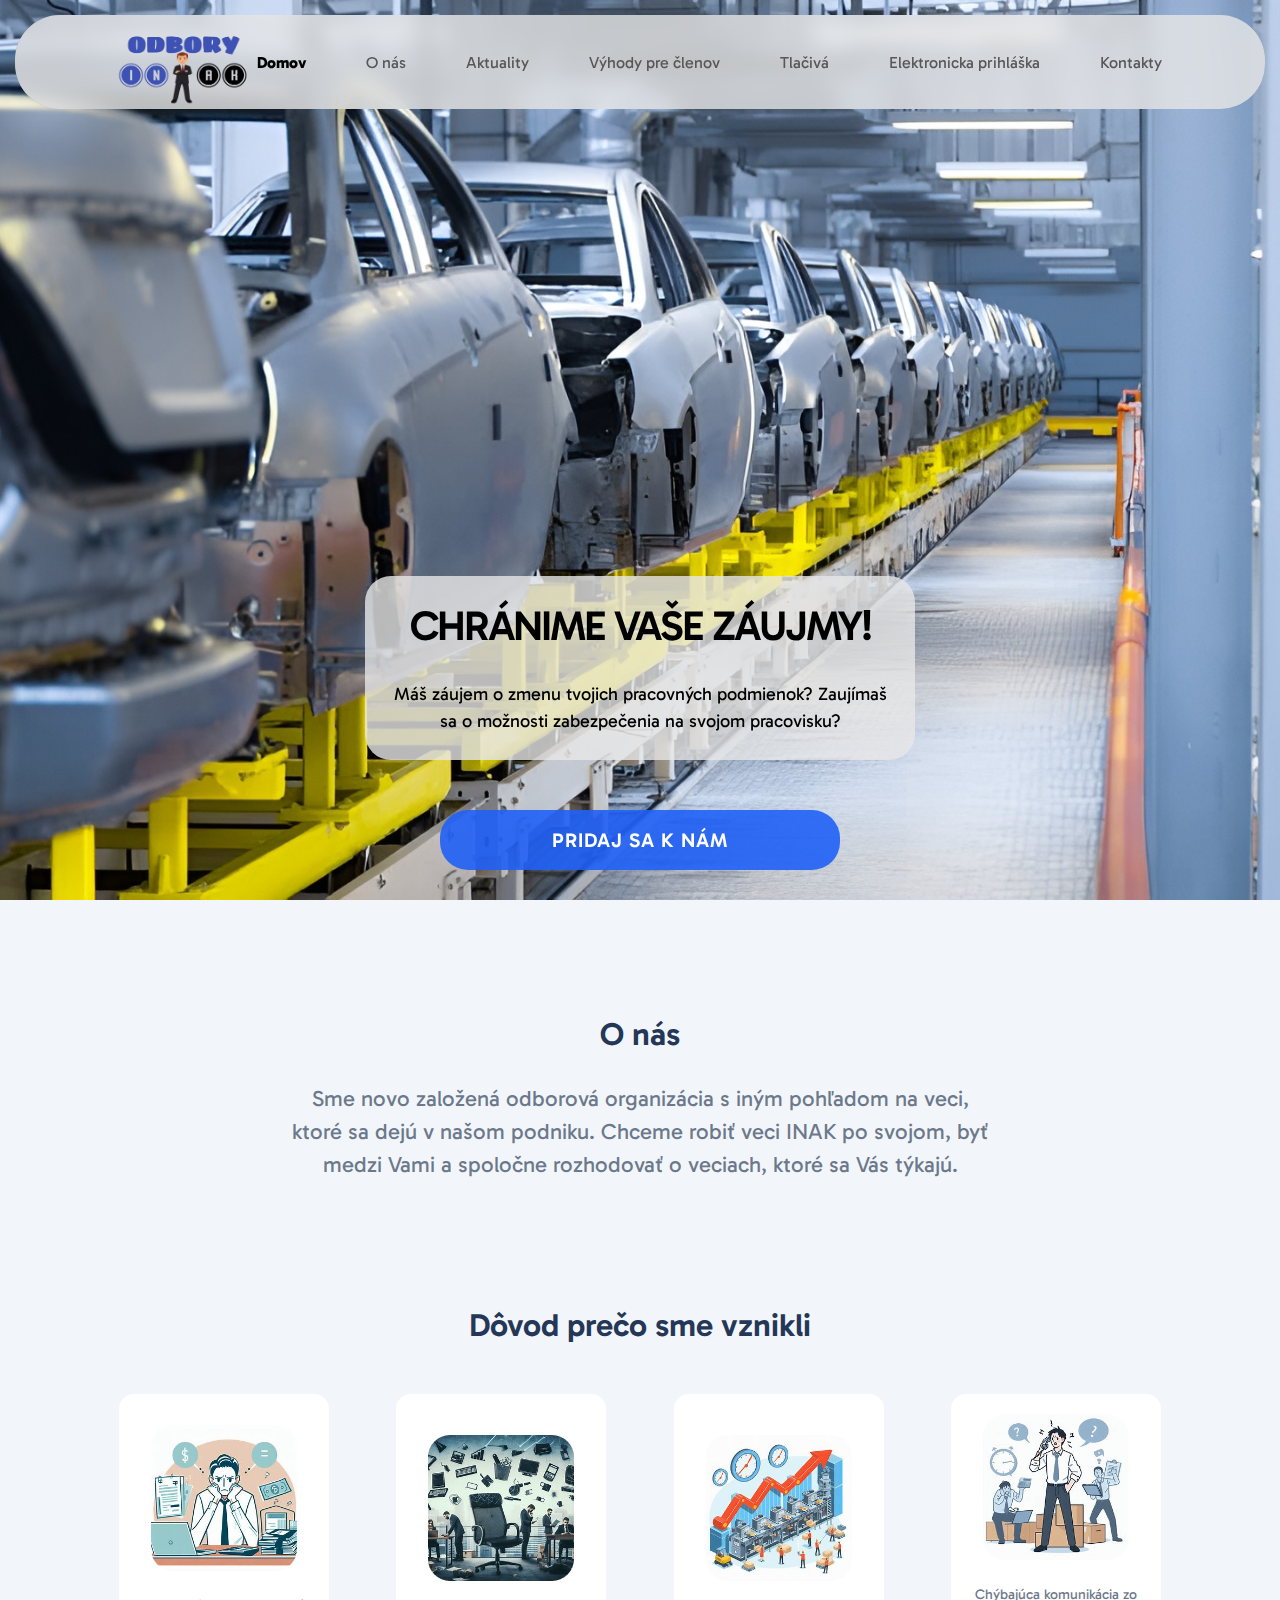
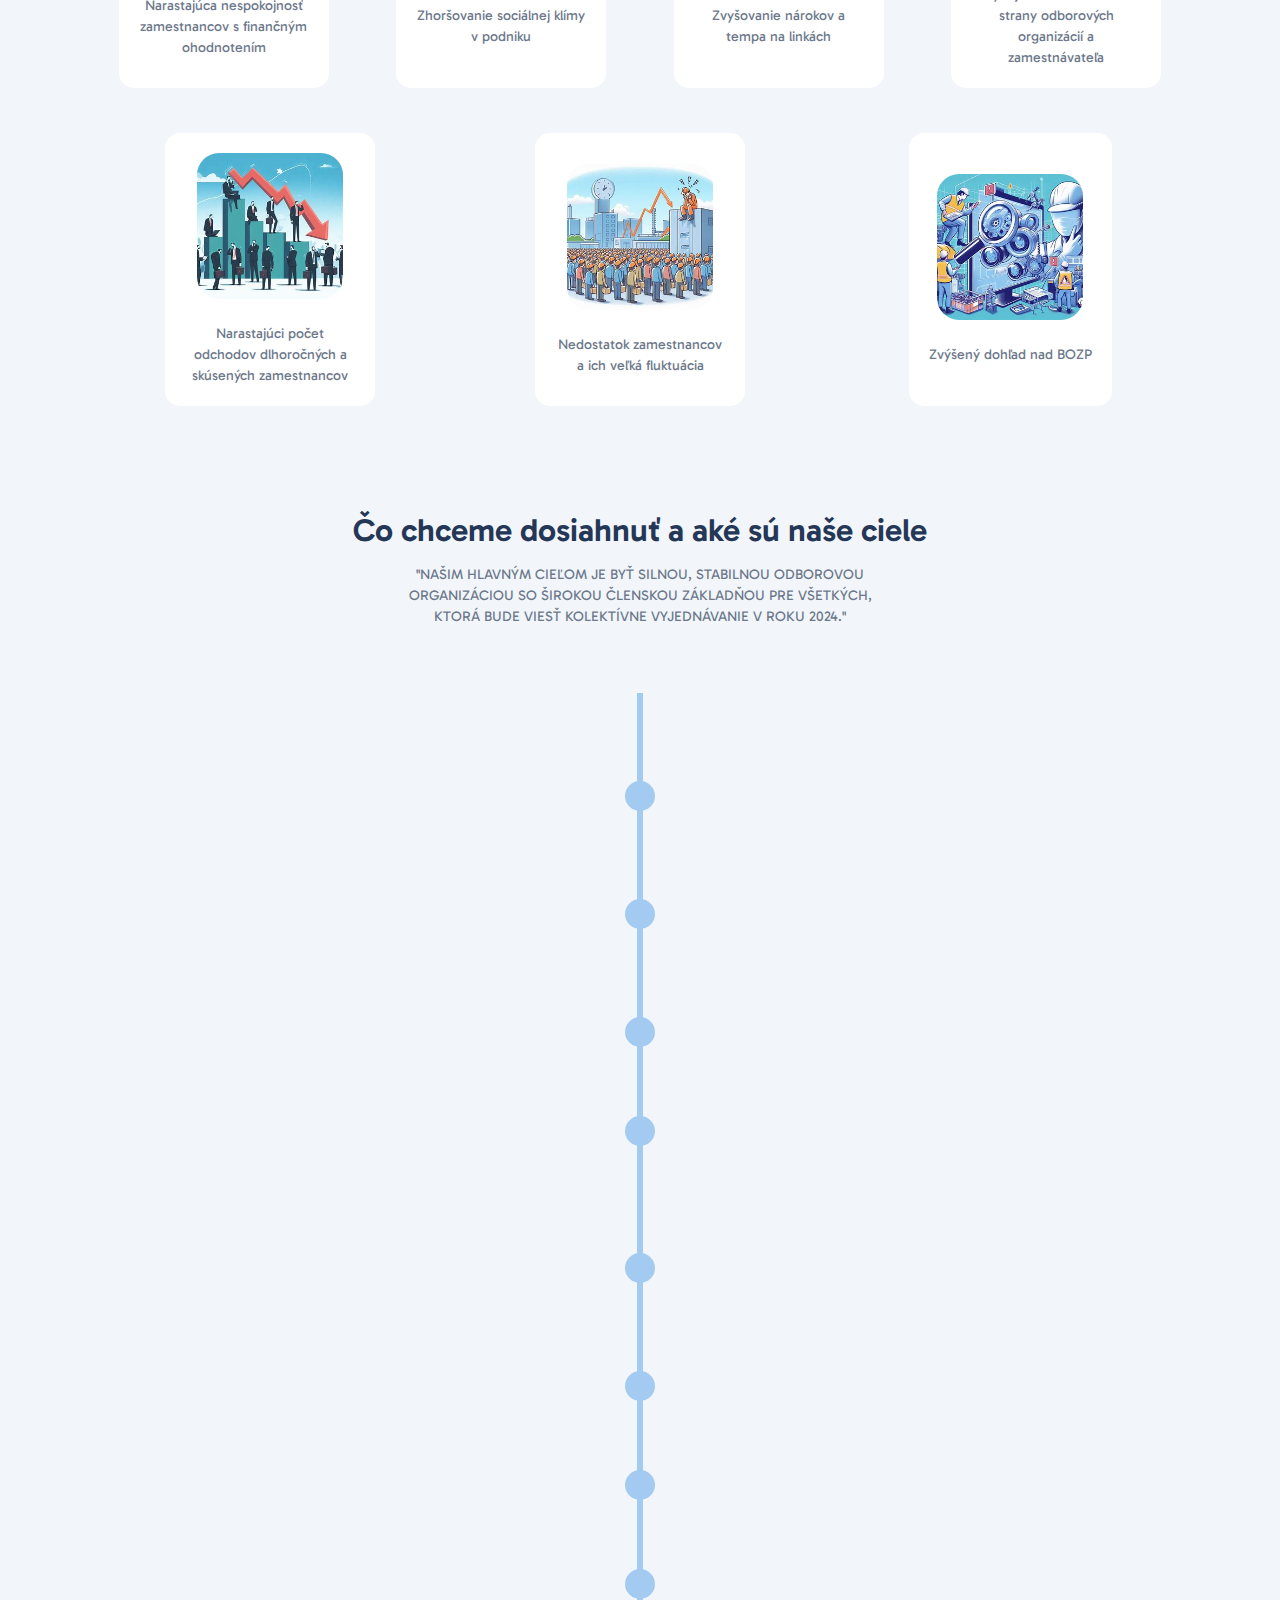
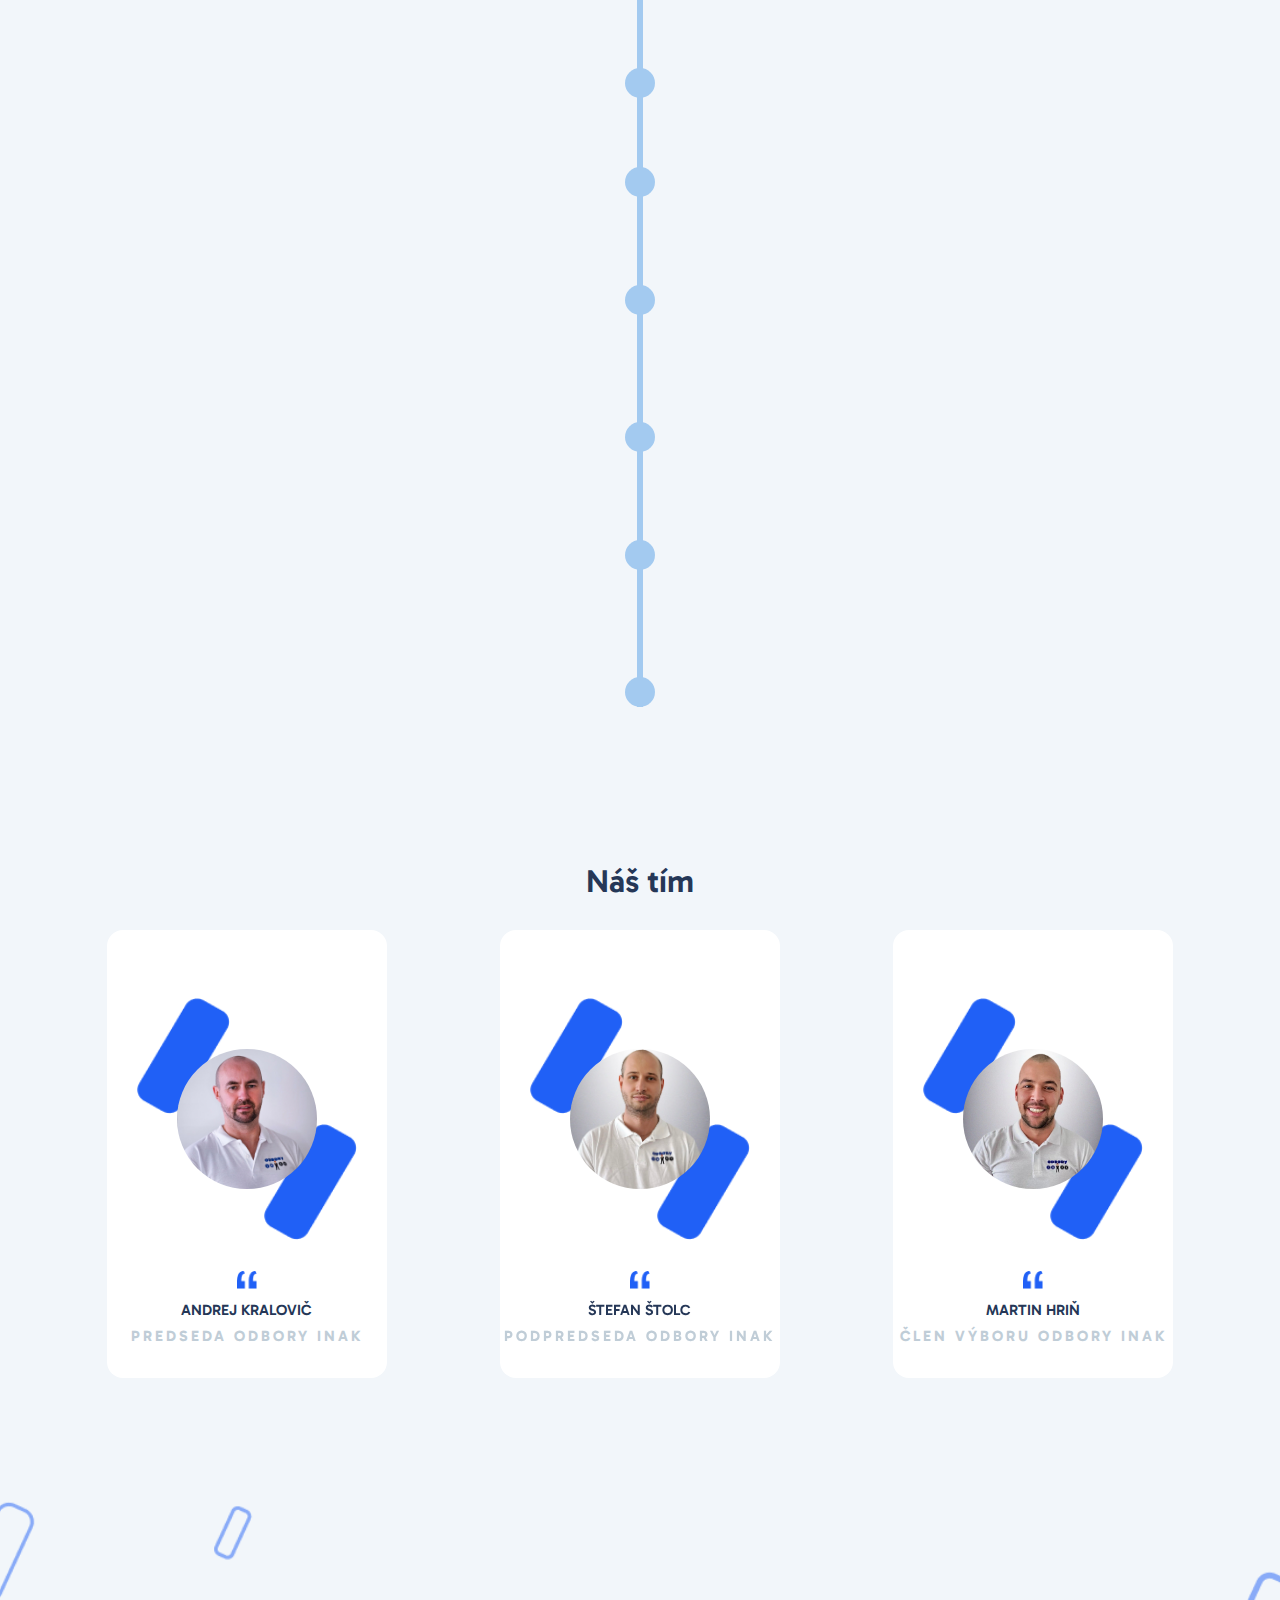
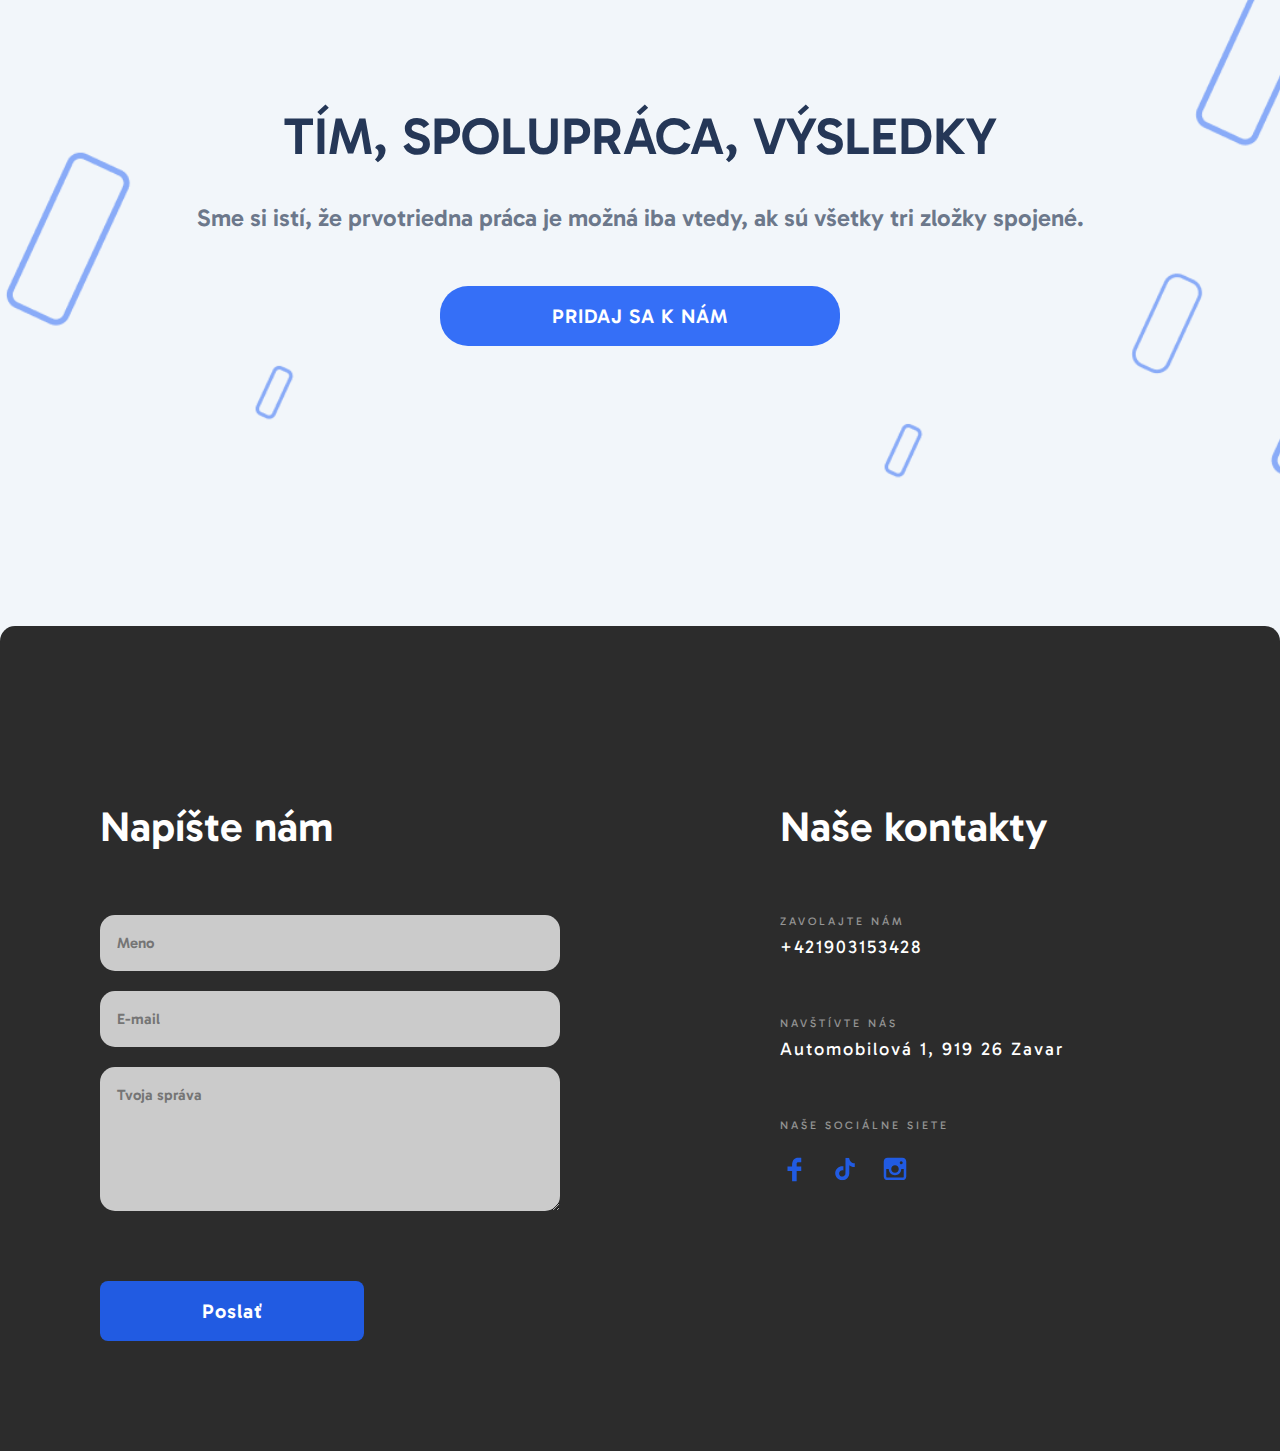
==== commit f568d918: "new commit" ====
--- a/index.html
+++ b/index.html
@@ -41,7 +41,7 @@
                         <li class="nav__list--sub-menu">
                           <a href="./pages/aktuality.html" class="nav__link">Aktuálne noviny</a>
 
-                          <a href="./pages/aktuality.html" class="nav__link">Aktuálne prieskumy</a>
+                          <a href="./pages/vote.html" class="nav__link">Aktuálne prieskumy</a>
                         </li>
                       </ul>
 
@@ -53,7 +53,7 @@
                       <a href="/pages/tlačivá.html" class="nav__link">Tlačivá</a>
                     </li>
                     <li class="nav__list">
-                      <a href="#" class="nav__link">Elektronicka prihláška</a>
+                      <a href="/pages/prihláška.html" class="nav__link">Elektronicka prihláška</a>
                     </li>
                     <li class="nav__list">
                       <a href="#contacts" class="nav__link">Kontakty</a>
@@ -81,7 +81,7 @@
                   <p class="slider__paragraph">Máš záujem o zmenu tvojich pracovných podmienok? Zaujímaš sa o možnosti zabezpečenia na svojom pracovisku?</p>
                 </div>
 
-                <a href="#" class="slider__button button">PRIDAJ SA K NÁM</a>
+                <a href="./pages/prihláška.html" class="slider__button button">PRIDAJ SA K NÁM</a>
               </div>
             </div>
 
@@ -92,7 +92,7 @@
                   <p class="slider__paragraph">Kolektívne úsilie a spolupráca umožňujú dosiahnuť väčšie výsledky. Tento princíp je dôležitý.</p>
                 </div>
 
-                <a href="#" class="slider__button button">PRIDAJ SA K NÁM</a>
+                <a href="./pages/prihláška.html" class="slider__button button">PRIDAJ SA K NÁM</a>
               </div>
             </div>
 
@@ -103,7 +103,7 @@
                   <p class="slider__paragraph">Spoločne vytvárame neuveriteľnú silu, ktorá dokáže prekonať aj tie najťažšie výzvy.</p>
                 </div>
 
-                <a href="#" class="slider__button button">PRIDAJ SA K NÁM</a>
+                <a href="./pages/prihláška.html" class="slider__button button">PRIDAJ SA K NÁM</a>
               </div>
             </div>
           </div>        
@@ -127,7 +127,7 @@
             <div class="nav__content">
               <ul class="nav__item aside__nav-item">
                 <li class="nav__list">
-                  <a href="#" class="nav__link">Domov</a>
+                  <a href="#" class="nav__link nav__link--active">Domov</a>
                 </li>
                 <li class="nav__list">
                   <a href="#about-us" class="nav__link">O nás</a>
@@ -139,7 +139,7 @@
                     <li class="nav__list--sub-menu nav__list--sub-menu--mob">
                       <a href="./pages/aktuality.html" class="nav__link">Aktuálne noviny</a>
 
-                      <a href="./pages/aktuality.html" class="nav__link">Aktuálne prieskumy</a>
+                      <a href="./pages/vote.html" class="nav__link">Aktuálne prieskumy</a>
                     </li>
                   </ul>
                 </li>
@@ -683,7 +683,7 @@
         <div class="join__content">
           <h2 class="join__title">Tím, spolupráca, výsledky</h2>
           <p class="join__info">Sme si istí, že prvotriedna práca je možná iba vtedy, ak sú všetky tri zložky spojené.</p>
-          <a href="#" class="join__button button">PRIDAJ SA K NÁM</a>
+          <a href="./pages/prihláška.html" class="join__button button">PRIDAJ SA K NÁM</a>
         </div>
       </section>
 
--- a/styles/main.css
+++ b/styles/main.css
@@ -15,7 +15,6 @@
 }
 
 .header__content {
-  min-height: 100vh;
   min-width: 320px;
 }
 .header__top {
@@ -31,7 +30,7 @@
   -webkit-backdrop-filter: blur(10px);
           backdrop-filter: blur(10px);
 }
-@media (min-width: 740px) {
+@media (min-width: 800px) {
   .header__top {
     padding-inline: 40px;
   }
@@ -41,7 +40,7 @@
     padding-inline: 100px;
   }
 }
-@media (min-width: 740px) {
+@media (min-width: 800px) {
   .header__top {
     border-radius: 45px;
     border-radius: 45px;
@@ -69,7 +68,7 @@
   font-family: "Gabarito", sans-serif;
   font-size: 16px;
 }
-@media (min-width: 740px) {
+@media (min-width: 800px) {
   .header__phone::after {
     content: "+421903153428";
     color: black;
@@ -104,7 +103,7 @@
   justify-content: center;
   align-items: center;
 }
-@media (min-width: 740px) {
+@media (min-width: 800px) {
   .footer__content {
     padding-inline: 40px;
   }
@@ -114,7 +113,7 @@
     padding-inline: 100px;
   }
 }
-@media (min-width: 740px) {
+@media (min-width: 800px) {
   .footer__content {
     align-items: flex-start;
   }
@@ -132,7 +131,7 @@
   flex-direction: column;
   align-items: flex-start;
 }
-@media (min-width: 740px) {
+@media (min-width: 800px) {
   .footer__grop--left {
     width: 360px;
   }
@@ -155,7 +154,7 @@
   font-weight: 600;
   line-height: 150%;
 }
-@media (min-width: 740px) {
+@media (min-width: 800px) {
   .footer__grop--left-title {
     margin-top: 60px;
     margin-bottom: 56px;
@@ -167,7 +166,7 @@
   flex-direction: column;
   align-items: flex-start;
 }
-@media (min-width: 740px) {
+@media (min-width: 800px) {
   .footer__grop--right {
     width: 360px;
   }
@@ -190,7 +189,7 @@
   font-weight: 600;
   line-height: 150%;
 }
-@media (min-width: 740px) {
+@media (min-width: 800px) {
   .footer__grop--right-title {
     margin-top: 60px;
     margin-bottom: 56px;
@@ -220,9 +219,14 @@
   font-weight: 400;
   line-height: 150%;
   letter-spacing: 2px;
+  border-radius: 10px;
   text-decoration: none;
-}
-@media (min-width: 740px) {
+  transition: box-shadow 0.3s ease;
+}
+.footer__grop--right-link:hover {
+  box-shadow: 0 0 35px rgba(0, 44, 70, 0.8);
+}
+@media (min-width: 800px) {
   .footer__grop--right-link {
     margin-bottom: 56px;
   }
@@ -234,11 +238,15 @@
 
 .logo {
   height: 70px;
-}
-@media (min-width: 740px) {
+  transition: transform 0.3s ease;
+}
+@media (min-width: 800px) {
   .logo {
     height: 90px;
   }
+}
+.logo:hover {
+  transform: scale(1.1);
 }
 
 .nav {
@@ -288,6 +296,7 @@
   cursor: pointer;
 }
 .nav__list--sub-menu--mob {
+  margin-top: 5px;
   background-color: white;
 }
 .nav__link {
@@ -314,11 +323,20 @@
 }
 .nav__link:hover {
   color: black;
-  box-shadow: 0 0 35px rgba(87, 130, 155, 0.8); /* Додаємо синю тінь при наведенні */
+}
+@media (min-width: 800px) {
+  .nav__link:hover {
+    box-shadow: 0 0 35px rgba(87, 130, 155, 0.8);
+  }
 }
 
 .icon {
   height: 30px;
+  border-radius: 10px;
+  transition: box-shadow 0.3s ease;
+}
+.icon:hover {
+  box-shadow: 0 0 35px rgba(0, 44, 70, 0.8);
 }
 
 .aside {
@@ -351,7 +369,7 @@
   border-radius: 40px;
   border-radius: 40px;
 }
-@media (min-width: 740px) {
+@media (min-width: 800px) {
   .aside__top {
     padding-inline: 40px;
   }
@@ -361,7 +379,7 @@
     padding-inline: 100px;
   }
 }
-@media (min-width: 740px) {
+@media (min-width: 800px) {
   .aside__top {
     border-radius: 45px;
     border-radius: 45px;
@@ -374,7 +392,7 @@
   display: block;
   padding-inline: 20px;
 }
-@media (min-width: 740px) {
+@media (min-width: 800px) {
   .aside__nav {
     padding-inline: 40px;
   }
@@ -400,7 +418,7 @@
   margin-top: 50px;
   padding-left: 20px;
 }
-@media (min-width: 740px) {
+@media (min-width: 800px) {
   .aside__social {
     padding-left: 40px;
   }
@@ -488,7 +506,7 @@
   letter-spacing: -2px;
   text-transform: uppercase;
 }
-@media (min-width: 740px) {
+@media (min-width: 800px) {
   .slider__title {
     margin-bottom: 30px;
     font-size: 42px;
@@ -505,7 +523,7 @@
   line-height: 150%;
   max-width: 300px;
 }
-@media (min-width: 740px) {
+@media (min-width: 800px) {
   .slider__paragraph {
     font-size: 18px;
     max-width: 400px;
@@ -536,7 +554,7 @@
   min-width: 320px;
   max-width: 1440px;
 }
-@media (min-width: 740px) {
+@media (min-width: 800px) {
   .about-us__content {
     padding-inline: 40px;
   }
@@ -546,7 +564,7 @@
     padding-inline: 100px;
   }
 }
-@media (min-width: 740px) {
+@media (min-width: 800px) {
   .about-us__content {
     --columns: 6;
   }
@@ -601,7 +619,7 @@
   grid-template-columns: repeat(var(--columns), 1fr);
   justify-items: center;
 }
-@media (min-width: 740px) {
+@media (min-width: 800px) {
   .cause-occurrence__content {
     padding-inline: 40px;
   }
@@ -611,7 +629,7 @@
     padding-inline: 100px;
   }
 }
-@media (min-width: 740px) {
+@media (min-width: 800px) {
   .cause-occurrence__content {
     --columns: 6;
   }
@@ -650,7 +668,7 @@
 .cause-occurrence__block-1 {
   grid-column: 1/-1;
 }
-@media (min-width: 740px) {
+@media (min-width: 800px) {
   .cause-occurrence__block-1 {
     grid-column: 1/4;
   }
@@ -663,7 +681,7 @@
 .cause-occurrence__block-2 {
   grid-column: 1/-1;
 }
-@media (min-width: 740px) {
+@media (min-width: 800px) {
   .cause-occurrence__block-2 {
     grid-column: 4/-1;
   }
@@ -676,7 +694,7 @@
 .cause-occurrence__block-3 {
   grid-column: 1/-1;
 }
-@media (min-width: 740px) {
+@media (min-width: 800px) {
   .cause-occurrence__block-3 {
     grid-column: 1/4;
   }
@@ -689,7 +707,7 @@
 .cause-occurrence__block-4 {
   grid-column: 1/-1;
 }
-@media (min-width: 740px) {
+@media (min-width: 800px) {
   .cause-occurrence__block-4 {
     grid-column: 4/-1;
   }
@@ -702,7 +720,7 @@
 .cause-occurrence__block-5 {
   grid-column: 1/-1;
 }
-@media (min-width: 740px) {
+@media (min-width: 800px) {
   .cause-occurrence__block-5 {
     grid-column: 1/4;
   }
@@ -715,7 +733,7 @@
 .cause-occurrence__block-6 {
   grid-column: 1/-1;
 }
-@media (min-width: 740px) {
+@media (min-width: 800px) {
   .cause-occurrence__block-6 {
     grid-column: 4/-1;
   }
@@ -767,7 +785,7 @@
   overflow: hidden;
   align-items: center;
 }
-@media (min-width: 740px) {
+@media (min-width: 800px) {
   .our-team__content {
     padding-inline: 40px;
   }
@@ -794,6 +812,10 @@
   background-color: white;
   border-radius: 16px;
   width: 280px;
+  transition: transform 0.3s ease;
+}
+.testimonials-card:hover {
+  transform: scale(1.1);
 }
 .testimonials-card__content {
   padding-block: 32px;
@@ -811,7 +833,7 @@
   width: 196px;
   height: 196px;
 }
-@media (min-width: 740px) {
+@media (min-width: 800px) {
   .testimonials-card__photo {
     width: 250px;
     height: 250px;
@@ -822,7 +844,7 @@
   height: 116px;
   position: absolute;
 }
-@media (min-width: 740px) {
+@media (min-width: 800px) {
   .testimonials-card__photo--rectangle {
     width: 118px;
     height: 148px;
@@ -850,7 +872,7 @@
      object-fit: cover;
   border-radius: 50%;
 }
-@media (min-width: 740px) {
+@media (min-width: 800px) {
   .testimonials-card__photo--fase {
     height: 140px;
     width: 140px;
@@ -863,7 +885,7 @@
   width: 20px;
   height: 18px;
 }
-@media (min-width: 740px) {
+@media (min-width: 800px) {
   .testimonials-card__quotes {
     margin-bottom: 18px;
   }
@@ -919,13 +941,13 @@
   background-position: center;
   background-repeat: no-repeat;
 }
-@media (min-width: 740px) {
+@media (min-width: 800px) {
   .join__content {
     padding-top: 200px;
     padding-bottom: 200px;
   }
 }
-@media (min-width: 740px) {
+@media (min-width: 800px) {
   .join__content {
     padding-inline: 40px;
   }
@@ -947,7 +969,7 @@
   line-height: 150%;
   text-transform: uppercase;
 }
-@media (min-width: 740px) {
+@media (min-width: 800px) {
   .join__title {
     font-size: 52px;
   }
@@ -964,7 +986,7 @@
   font-weight: 600;
   line-height: 150%;
 }
-@media (min-width: 740px) {
+@media (min-width: 800px) {
   .join__info {
     font-size: 24px;
   }
@@ -973,7 +995,7 @@
   margin: 0 auto;
   margin-top: 56px;
 }
-@media (min-width: 740px) {
+@media (min-width: 800px) {
   .join__button {
     margin-top: 64px;
   }
@@ -995,7 +1017,10 @@
   text-decoration: none;
   color: white;
 }
-@media (min-width: 740px) {
+.button:hover {
+  background-color: rgba(7, 73, 29, 0.9);
+}
+@media (min-width: 800px) {
   .button {
     width: 400px;
   }
@@ -1014,7 +1039,7 @@
   justify-items: center;
   align-items: center;
 }
-@media (min-width: 740px) {
+@media (min-width: 800px) {
   .partners__content {
     padding-inline: 40px;
   }
@@ -1074,7 +1099,7 @@
   font-weight: 600;
   line-height: 150%;
 }
-@media (min-width: 740px) {
+@media (min-width: 800px) {
   .partners-card__info {
     font-size: 22px;
   }
@@ -1100,8 +1125,12 @@
   font-size: 15px;
   line-height: 22px;
   color: black;
-}
-@media (min-width: 740px) {
+  transition: box-shadow 0.3s ease;
+}
+.form__input:hover {
+  box-shadow: 0 0 35px rgba(87, 130, 155, 0.8);
+}
+@media (min-width: 800px) {
   .form__input {
     width: 360px;
   }
@@ -1129,9 +1158,10 @@
 }
 
 .timeline {
+  margin-top: 100px;
   padding-inline: 20px;
 }
-@media (min-width: 740px) {
+@media (min-width: 800px) {
   .timeline {
     padding-inline: 40px;
   }
@@ -1282,7 +1312,7 @@
     /*250+45-6*/
   }
 }
-@media screen and (max-width: 740px) {
+@media screen and (max-width: 800px) {
   .timeline ul li {
     margin-left: 20px;
   }
@@ -1352,4 +1382,435 @@
   100% {
     transform: translateX(-50%) scale(1);
   }
+}
+.newses__content {
+  padding: 0;
+  margin: 0;
+  padding-top: 180px;
+  padding-inline: 20px;
+}
+@media (min-width: 800px) {
+  .newses__content {
+    padding-inline: 40px;
+  }
+}
+@media (min-width: 1180px) {
+  .newses__content {
+    padding-inline: 100px;
+  }
+}
+.newses__news {
+  padding: 0;
+  margin: 0;
+  margin-bottom: 120px;
+  --columns: 2;
+  display: grid;
+  -moz-column-gap: 20px;
+       column-gap: 20px;
+  grid-template-columns: repeat(var(--columns), 1fr);
+  justify-items: center;
+}
+@media (min-width: 800px) {
+  .newses__news {
+    --columns: 6;
+  }
+}
+@media (min-width: 1180px) {
+  .newses__news {
+    --columns: 12;
+    -moz-column-gap: 30px;
+         column-gap: 30px;
+  }
+}
+.newses__img {
+  grid-column: 1/-1;
+  width: 250px;
+  border-radius: 10px;
+}
+@media (min-width: 800px) {
+  .newses__img {
+    grid-column: 1/3;
+    width: -webkit-fill-available;
+  }
+}
+@media (min-width: 1180px) {
+  .newses__img {
+    grid-column: 1/4;
+  }
+}
+.newses__groop {
+  grid-column: 1/-1;
+}
+@media (min-width: 800px) {
+  .newses__groop {
+    grid-column: 4/-1;
+  }
+}
+@media (min-width: 1180px) {
+  .newses__groop {
+    grid-column: 5/-1;
+  }
+}
+.newses__title {
+  padding: 0;
+  margin: 0;
+  margin-top: 60px;
+  color: #253757;
+  font-family: "Gabarito", sans-serif;
+  font-size: 28px;
+  font-style: normal;
+  font-weight: 600;
+  line-height: 150%;
+}
+@media (min-width: 800px) {
+  .newses__title {
+    margin: 0;
+    font-size: 32px;
+  }
+}
+.newses__time {
+  display: flex;
+  flex-direction: row;
+  align-items: center;
+  justify-content: flex-end;
+  gap: 10px;
+  color: #acb6c7;
+  font-family: "Gabarito", sans-serif;
+  font-size: 18px;
+  font-style: normal;
+  line-height: 150%;
+}
+.newses__time--img {
+  height: 40px;
+}
+.newses__info {
+  padding: 0;
+  margin: 0;
+  margin-top: 40px;
+  grid-column: 1/-1;
+  color: #6C788B;
+  font-family: "Gabarito", sans-serif;
+  font-size: 22px;
+  font-style: normal;
+  line-height: 150%;
+}
+@media (min-width: 800px) {
+  .newses__info {
+    grid-column: 4/-1;
+  }
+}
+@media (min-width: 1180px) {
+  .newses__info {
+    font-size: 22px;
+    grid-column: 5/-1;
+  }
+}
+
+.newses__news {
+  display: none;
+}
+
+.newses__news.active {
+  display: grid;
+}
+
+.pagination a {
+  margin-right: 5px;
+  padding: 5px;
+  border: 1px solid #ccc;
+  text-decoration: none;
+  color: #333;
+  background-color: #fff;
+  border-radius: 3px;
+  cursor: pointer;
+}
+
+.pagination a:hover {
+  background-color: #647deb;
+}
+
+.vote__content {
+  padding: 0;
+  margin: 0;
+  padding-top: 180px;
+  padding-inline: 20px;
+  display: flex;
+  flex-direction: column;
+  align-items: center;
+}
+@media (min-width: 800px) {
+  .vote__content {
+    padding-inline: 40px;
+  }
+}
+@media (min-width: 1180px) {
+  .vote__content {
+    padding-inline: 100px;
+  }
+}
+.vote__img {
+  max-width: 200px;
+  opacity: 0.7;
+}
+@media (min-width: 800px) {
+  .vote__img {
+    max-width: 450px;
+  }
+}
+.vote__title {
+  padding: 0;
+  margin: 0;
+  margin-top: 60px;
+  color: #253757;
+  font-family: "Gabarito", sans-serif;
+  font-size: 22px;
+  font-style: normal;
+  font-weight: 600;
+  line-height: 150%;
+}
+
+.bonus__content {
+  padding: 0;
+  margin: 0;
+  padding-top: 180px;
+  padding-inline: 20px;
+  display: flex;
+  flex-direction: column;
+  align-items: center;
+}
+@media (min-width: 800px) {
+  .bonus__content {
+    padding-inline: 40px;
+  }
+}
+@media (min-width: 1180px) {
+  .bonus__content {
+    padding-inline: 100px;
+  }
+}
+.bonus__img {
+  max-width: 200px;
+  opacity: 0.7;
+}
+@media (min-width: 800px) {
+  .bonus__img {
+    max-width: 450px;
+  }
+}
+.bonus__title {
+  padding: 0;
+  margin: 0;
+  margin-top: 60px;
+  color: #253757;
+  font-family: "Gabarito", sans-serif;
+  font-size: 22px;
+  font-style: normal;
+  font-weight: 600;
+  line-height: 150%;
+}
+
+.download__content {
+  padding: 0;
+  margin: 0;
+  padding-top: 180px;
+  padding-inline: 20px;
+  display: flex;
+  flex-direction: column;
+}
+@media (min-width: 800px) {
+  .download__content {
+    padding-inline: 40px;
+  }
+}
+@media (min-width: 1180px) {
+  .download__content {
+    padding-inline: 100px;
+  }
+}
+.download__title {
+  position: relative;
+  padding: 0;
+  margin: 0;
+  margin-top: 60px;
+  width: -webkit-fit-content;
+  width: -moz-fit-content;
+  width: fit-content;
+  color: #253757;
+  font-family: "Gabarito", sans-serif;
+  font-size: 28px;
+  font-style: normal;
+  font-weight: 600;
+  line-height: 150%;
+}
+.download__title::before {
+  content: "";
+  position: absolute;
+  bottom: 0;
+  background-color: rgb(57, 147, 231);
+  height: 2px;
+  width: -webkit-fill-available;
+  border-radius: 8px;
+}
+.download__link {
+  margin: 0;
+  padding: 0;
+  margin-top: 30px;
+  display: flex;
+  flex-direction: row;
+  align-items: center;
+  gap: 40px;
+  font-family: "Gabarito", sans-serif;
+  text-decoration: none;
+}
+.download__img {
+  width: 40px;
+}
+
+.invite__content {
+  padding: 0;
+  margin: 0;
+  padding-top: 180px;
+  padding-inline: 20px;
+  display: flex;
+  flex-direction: column;
+  align-items: center;
+}
+@media (min-width: 800px) {
+  .invite__content {
+    padding-inline: 40px;
+  }
+}
+@media (min-width: 1180px) {
+  .invite__content {
+    padding-inline: 100px;
+  }
+}
+.invite__title {
+  padding: 0;
+  margin: 0;
+  text-align: center;
+  color: #253757;
+  font-family: "Gabarito", sans-serif;
+  font-size: 22px;
+  font-style: normal;
+  font-weight: 600;
+  line-height: 150%;
+}
+.invite__info {
+  padding: 0;
+  margin: 0;
+  margin-top: 24px;
+  color: #6C788B;
+  font-family: "Gabarito", sans-serif;
+  font-size: 14px;
+  font-style: normal;
+  font-weight: 200;
+  line-height: 150%;
+}
+@media (min-width: 800px) {
+  .invite__info {
+    font-size: 16px;
+  }
+}
+.invite__form {
+  margin: 0;
+  padding: 0;
+  margin-top: 30px;
+  display: block;
+  width: -webkit-fill-available;
+}
+@media (min-width: 800px) {
+  .invite__form {
+    --columns: 2;
+    display: grid;
+    -moz-column-gap: 20px;
+         column-gap: 20px;
+    grid-template-columns: repeat(var(--columns), 1fr);
+  }
+}
+@media (min-width: 800px) and (min-width: 800px) {
+  .invite__form {
+    --columns: 6;
+  }
+}
+@media (min-width: 800px) and (min-width: 1180px) {
+  .invite__form {
+    --columns: 12;
+    -moz-column-gap: 30px;
+         column-gap: 30px;
+  }
+}
+.invite__form--button {
+  grid-column: 1/-1;
+  max-width: none;
+  width: -webkit-fill-available;
+  height: 50px;
+}
+.invite__form-input {
+  width: -webkit-fill-available;
+  border: 3px solid rgba(76, 142, 240, 0.548);
+}
+.invite__form-input-1 {
+  grid-column: 1/4;
+}
+@media (min-width: 1180px) {
+  .invite__form-input-1 {
+    grid-column: 1/7;
+  }
+}
+.invite__form-input-2 {
+  grid-column: 4/-1;
+}
+@media (min-width: 1180px) {
+  .invite__form-input-2 {
+    grid-column: 7/-1;
+  }
+}
+.invite__form-input-3 {
+  grid-column: 1/4;
+}
+@media (min-width: 1180px) {
+  .invite__form-input-3 {
+    grid-column: 1/7;
+  }
+}
+.invite__form-input-4 {
+  grid-column: 4/-1;
+}
+@media (min-width: 1180px) {
+  .invite__form-input-4 {
+    grid-column: 7/-1;
+  }
+}
+.invite__form-input-5 {
+  grid-column: 1/4;
+}
+@media (min-width: 1180px) {
+  .invite__form-input-5 {
+    grid-column: 1/7;
+  }
+}
+.invite__form-input-6 {
+  grid-column: 4/-1;
+}
+@media (min-width: 1180px) {
+  .invite__form-input-6 {
+    grid-column: 7/-1;
+  }
+}
+.invite__form-input-7 {
+  grid-column: 1/4;
+}
+@media (min-width: 1180px) {
+  .invite__form-input-7 {
+    grid-column: 1/7;
+  }
+}
+.invite__form-input-8 {
+  grid-column: 4/-1;
+}
+@media (min-width: 1180px) {
+  .invite__form-input-8 {
+    grid-column: 7/-1;
+  }
 }/*# sourceMappingURL=main.css.map */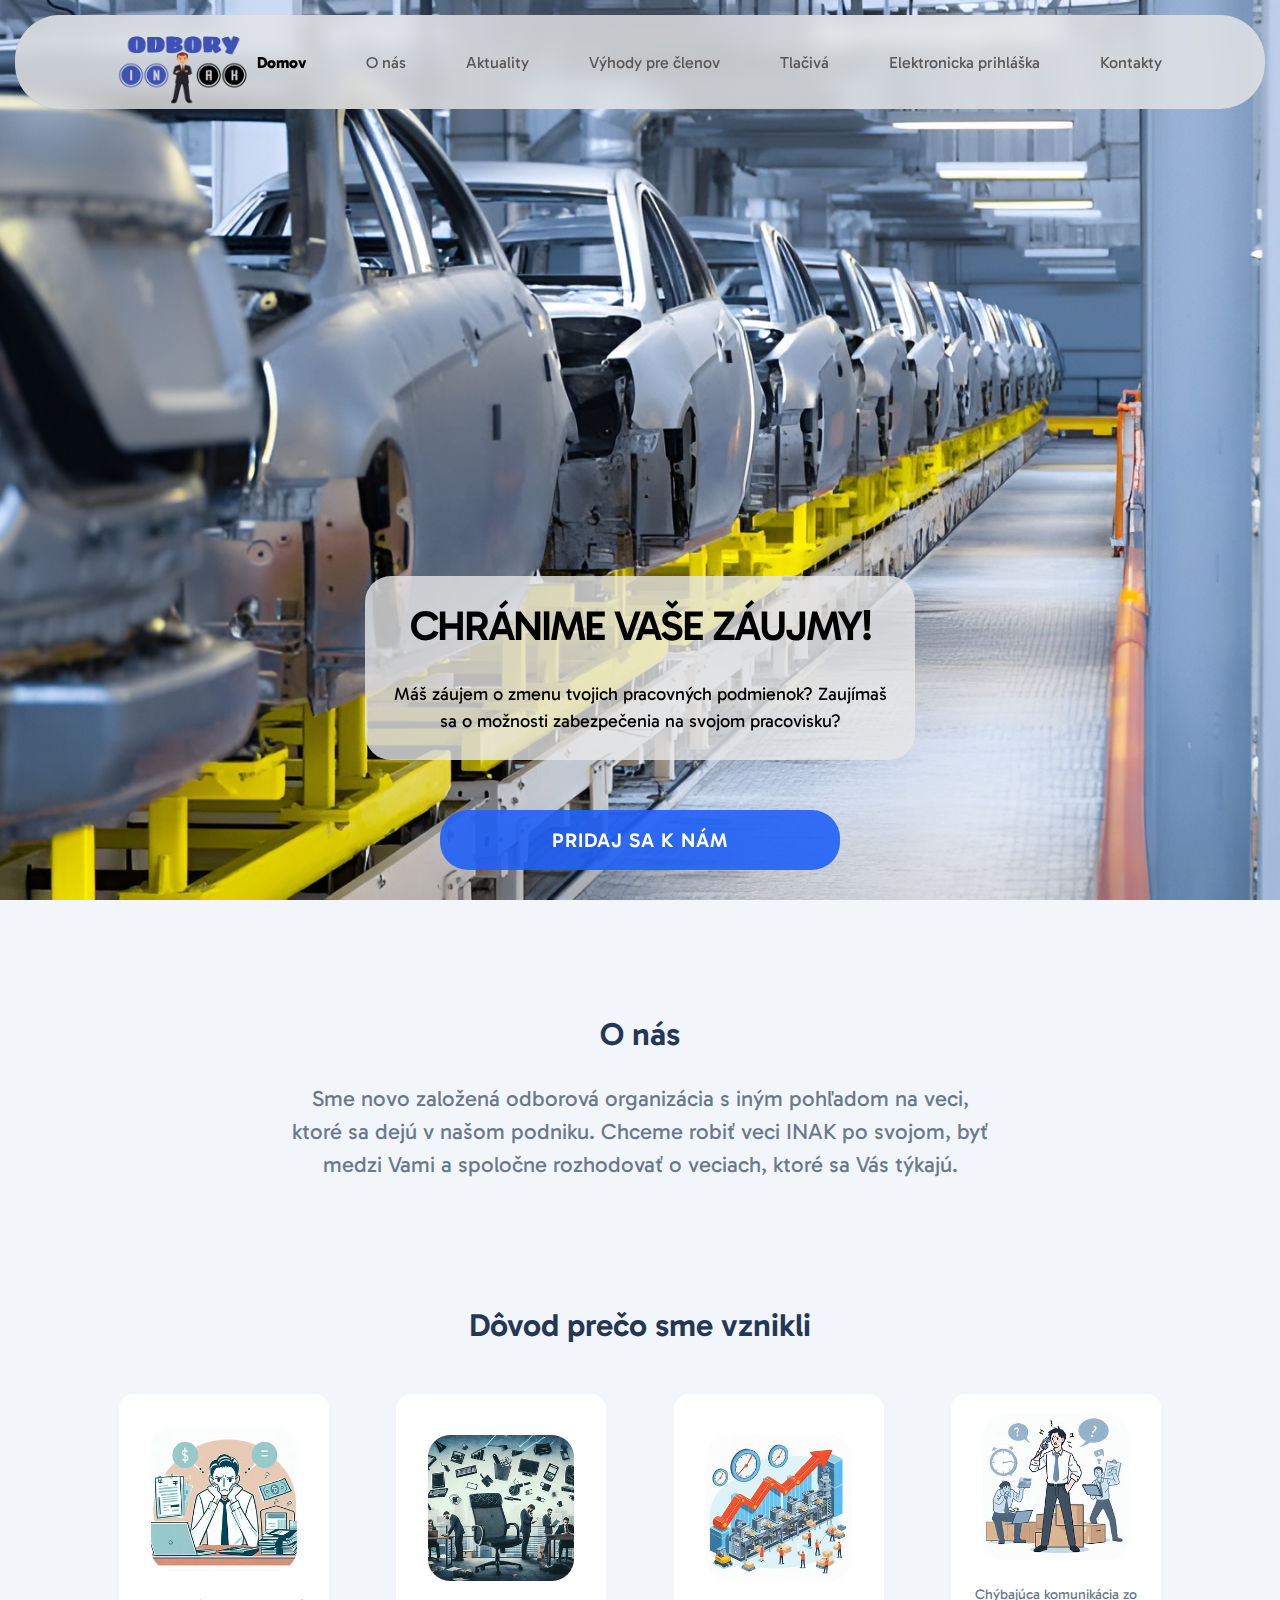
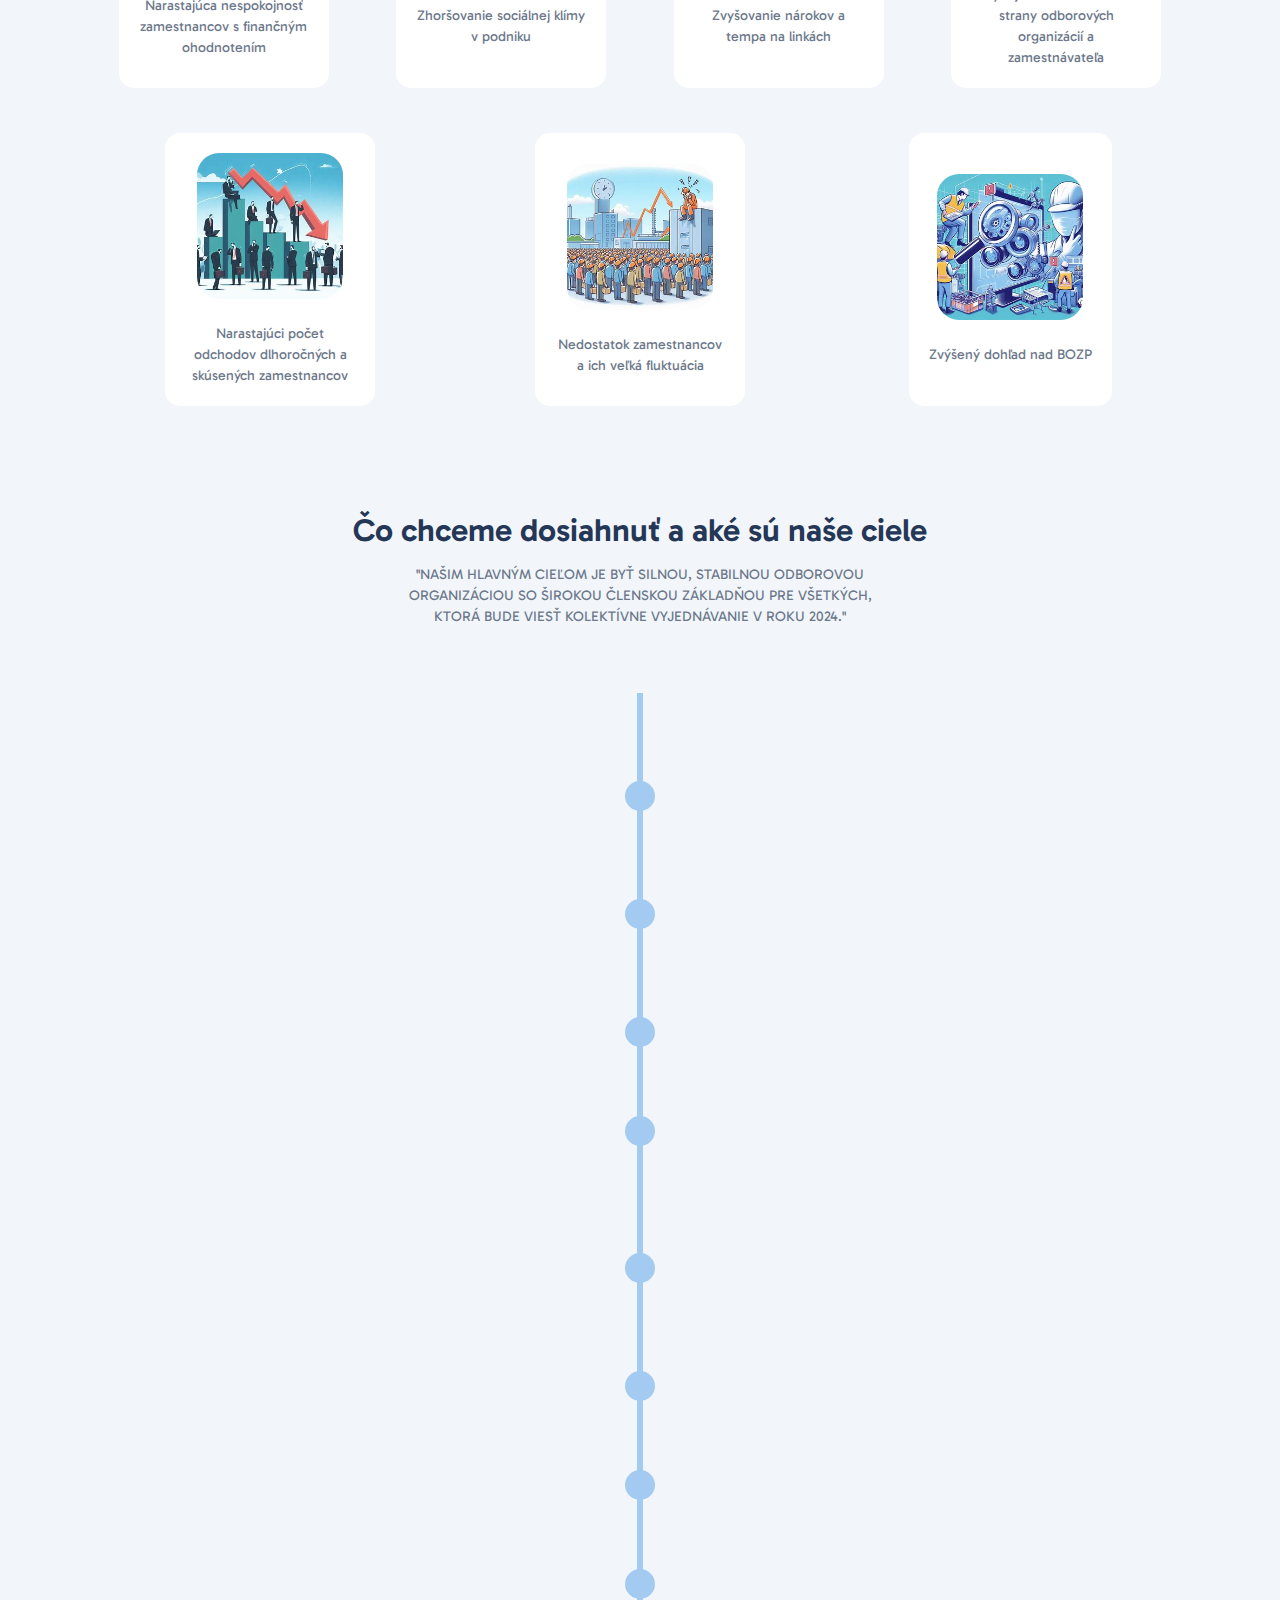
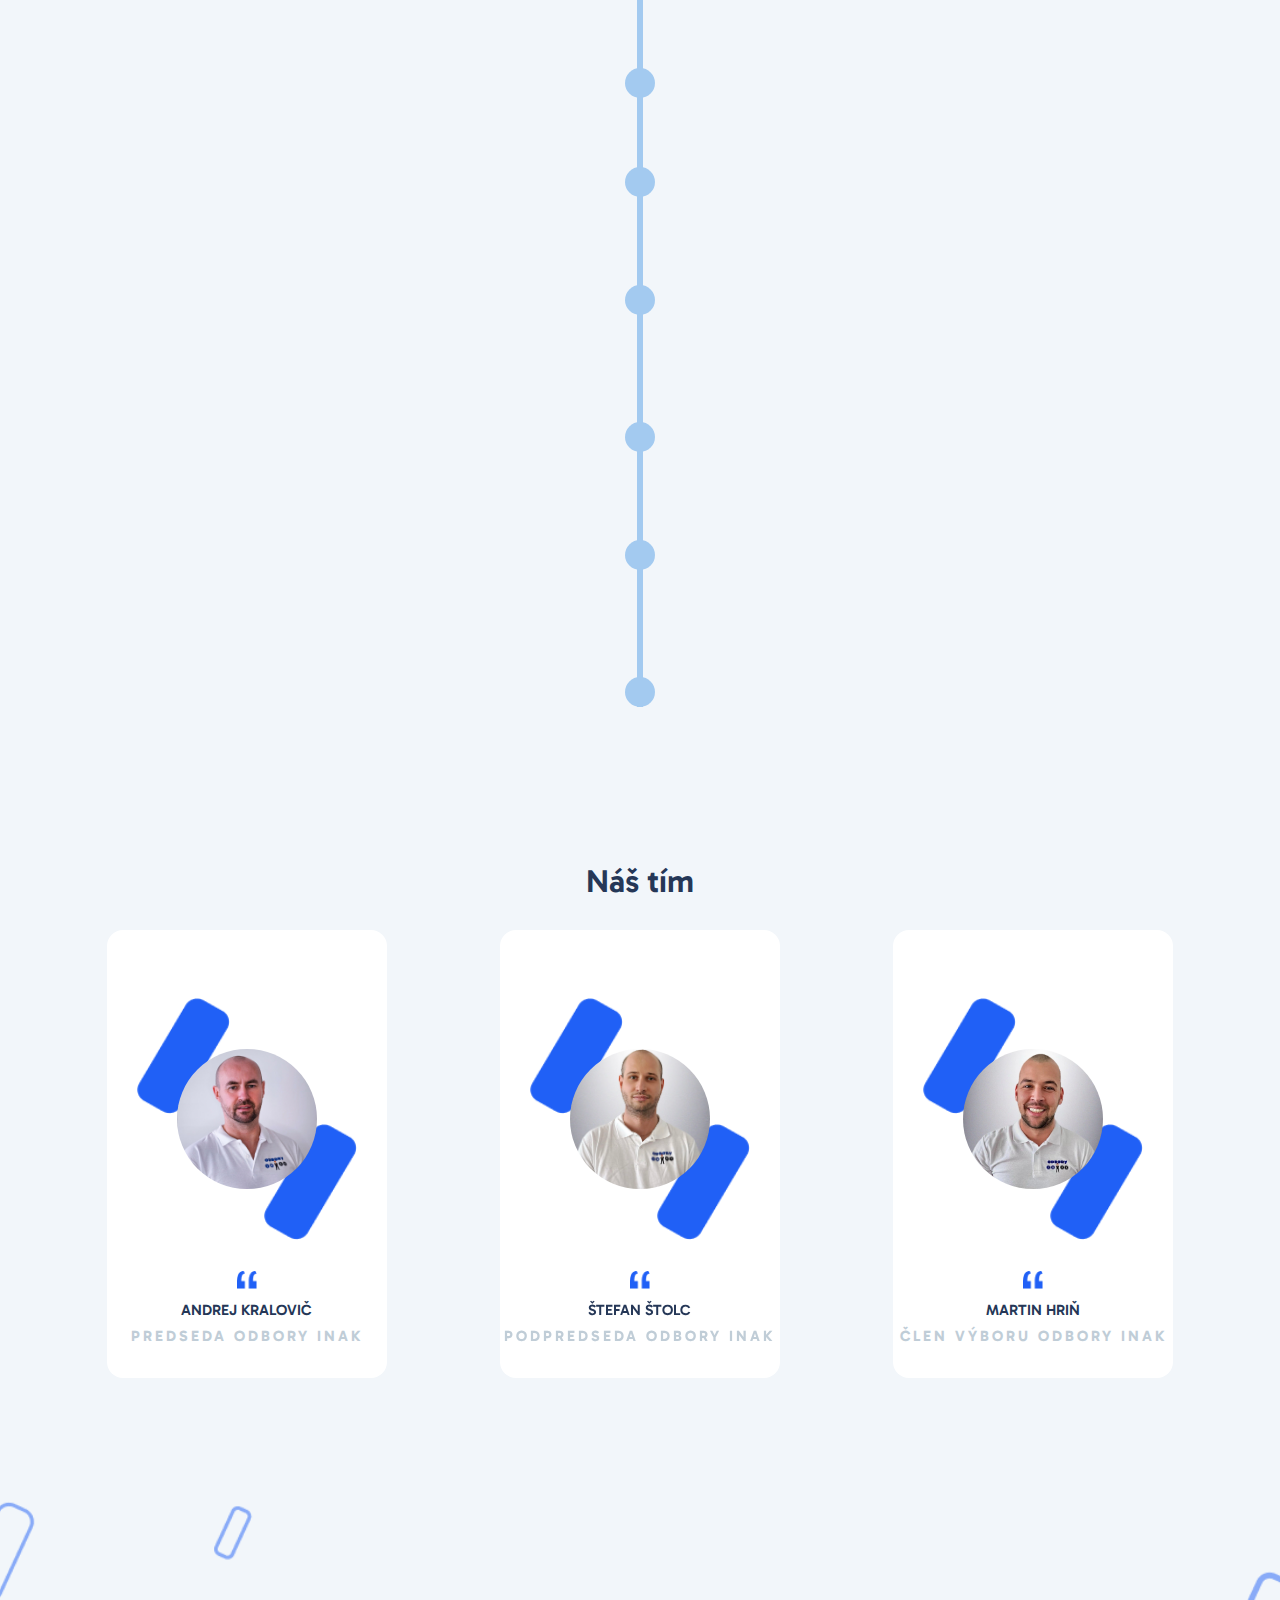
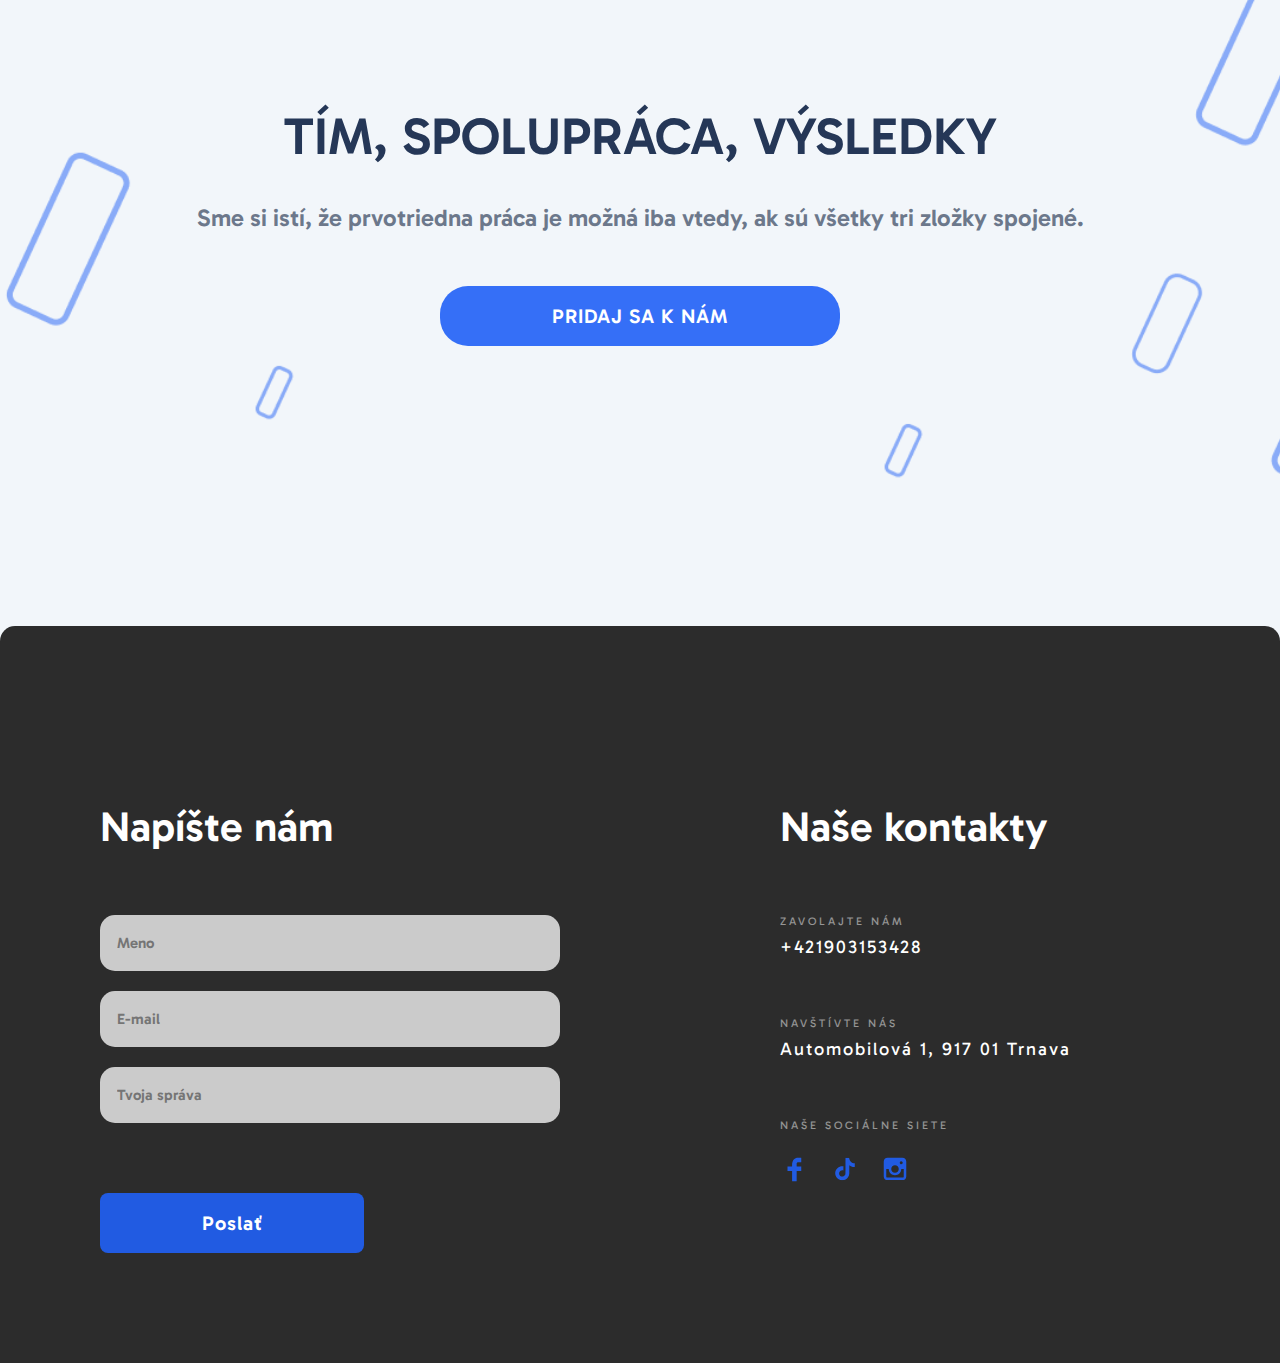
==== commit 79f59a55: "new commit" ====
--- a/index.html
+++ b/index.html
@@ -1,818 +1,824 @@
-<!DOCTYPE html>
-<html lang="en" class="page">
-<head>
-  <meta charset="UTF-8">
-  <meta http-equiv="X-UA-Compatible" content="IE=edge">
-  <meta name="viewport" content="width=device-width, initial-scale=1.0">
-  <link rel="preconnect" href="https://fonts.googleapis.com">
-  <link rel="preconnect" href="https://fonts.gstatic.com" crossorigin>
-  <link href="https://fonts.googleapis.com/css2?family=Gabarito:wght@400;600&display=swap" rel="stylesheet">
-  <link rel="stylesheet" href="./styles/main.css">
-  <link
-    rel="stylesheet"
-    href="https://cdn.jsdelivr.net/npm/swiper@11/swiper-bundle.min.css"
-  />
-  <title>INAK</title>
-</head>
-<body class="page__body">
-  <header class="header">
-    <div class="header__content">
-      <div class="header__botom">
-        <div class="slider swiper-container">
-          <div class="header__top">
-            <div class="header__top--content">
-              <a href="#" class="header__logo">
-                <img src="./images/icon/logo.png" alt="logo" class="logo">
-              </a>
-              
-              <div class="nav header__nav">
-                <div class="nav__content">
-                  <ul class="nav__item">
-                    <li class="nav__list">
-                      <a href="#" class="nav__link nav__link--active">Domov</a>
-                    </li>
-                    <li class="nav__list">
-                      <a href="#about-us" class="nav__link">O nás</a>
-                    </li>
-                    <li class="nav__list">
-                      <p class="nav__link nav__link--p">Aktuality</p>
-
-                      <ul class="nav__item--sub-menu">
-                        <li class="nav__list--sub-menu">
-                          <a href="./pages/aktuality.html" class="nav__link">Aktuálne noviny</a>
-
-                          <a href="./pages/vote.html" class="nav__link">Aktuálne prieskumy</a>
-                        </li>
-                      </ul>
-
-                    </li>
-                    <li class="nav__list">
-                      <a href="./pages/výhody.html" class="nav__link">Výhody pre členov</a>
-                    </li>
-                    <li class="nav__list">
-                      <a href="/pages/tlačivá.html" class="nav__link">Tlačivá</a>
-                    </li>
-                    <li class="nav__list">
-                      <a href="/pages/prihláška.html" class="nav__link">Elektronicka prihláška</a>
-                    </li>
-                    <li class="nav__list">
-                      <a href="#contacts" class="nav__link">Kontakty</a>
-                    </li>
-                  </ul>
-                </div>
-              </div>
-      
-              <div class="header__top-right">
-                <a href="tel:+421903153428" class="header__phone">
-                  <img src="./images/icon/phone.svg" alt="phone" class="icon">
-                </a>
-        
-                <a href="#menu" class="header__menu-open">
-                  <img src="./images/icon/menu-open.svg" alt="menu-open" class="icon">
-                </a>
-              </div>
-            </div>
-          </div>
-          <div class="slider__wrapper swiper-wrapper">
-            <div class="slider__slide swiper-slide">
-              <div class="slider__image slider__image-1">
-                <div class="slider__info">
-                  <h1 class="slider__title">CHRÁNIME VAŠE ZÁUJMY!</h1>
-                  <p class="slider__paragraph">Máš záujem o zmenu tvojich pracovných podmienok? Zaujímaš sa o možnosti zabezpečenia na svojom pracovisku?</p>
-                </div>
-
-                <a href="./pages/prihláška.html" class="slider__button button">PRIDAJ SA K NÁM</a>
-              </div>
-            </div>
-
-            <div class="slider__slide swiper-slide">
-              <div class="slider__image slider__image-2">
-                <div class="slider__info">
-                  <h1 class="slider__title">Spolu vyjednáme viac</h1>
-                  <p class="slider__paragraph">Kolektívne úsilie a spolupráca umožňujú dosiahnuť väčšie výsledky. Tento princíp je dôležitý.</p>
-                </div>
-
-                <a href="./pages/prihláška.html" class="slider__button button">PRIDAJ SA K NÁM</a>
-              </div>
-            </div>
-
-            <div class="slider__slide swiper-slide">
-              <div class="slider__image slider__image-3">
-                <div class="slider__info">
-                  <h1 class="slider__title">Spolu sme silnejší</h1>
-                  <p class="slider__paragraph">Spoločne vytvárame neuveriteľnú silu, ktorá dokáže prekonať aj tie najťažšie výzvy.</p>
-                </div>
-
-                <a href="./pages/prihláška.html" class="slider__button button">PRIDAJ SA K NÁM</a>
-              </div>
-            </div>
-          </div>        
-        </div>
-      </div>
-
-      <aside class="aside header__aside" id="menu">
-        <div class="aside__content">
-          
-          <div class="aside__top">
-            <a href="#" class="aside__logo">
-              <img src="./images/icon/logo.png" alt="logo" class="logo">
-            </a>
-            
-            <a href="#" class="header__menu-close">
-              <img src="./images/icon/menu-close.svg" alt="menu-close" class="icon">
-            </a>
-          </div>
-
-          <div class="nav aside__nav">
-            <div class="nav__content">
-              <ul class="nav__item aside__nav-item">
-                <li class="nav__list">
-                  <a href="#" class="nav__link nav__link--active">Domov</a>
-                </li>
-                <li class="nav__list">
-                  <a href="#about-us" class="nav__link">O nás</a>
-                </li>
-                <li class="nav__list">
-                  <p class="nav__link nav__link--p">Aktuality</p>
-
-                  <ul class="nav__item--sub-menu nav__item--sub-menu--mob">
-                    <li class="nav__list--sub-menu nav__list--sub-menu--mob">
-                      <a href="./pages/aktuality.html" class="nav__link">Aktuálne noviny</a>
-
-                      <a href="./pages/vote.html" class="nav__link">Aktuálne prieskumy</a>
-                    </li>
-                  </ul>
-                </li>
-                <li class="nav__list">
-                  <a href="./pages/výhody.html" class="nav__link">Výhody pre členov</a>
-                </li>
-                <li class="nav__list">
-                  <a href="./pages/tlačivá.html" class="nav__link">Tlačivá</a>
-                </li>
-                <li class="nav__list">
-                  <a href="./pages/prihláška.html" class="nav__link">Elektronicka prihláška</a>
-                </li>
-                <li class="nav__list">
-                  <a href="#contacts" class="nav__link">Kontakty</a>
-                </li>
-              </ul>
-            </div>
-          </div>
-
-          <div class="aside__social social">
-            <a
-              href="https://www.facebook.com/groups/980731282849397"
-              class="aside__icon-fb"
-              target="_blank"
-            >
-              <img
-                src="./images/icon/fasebook.svg"
-                alt="icon"
-                class="icon"
-              >
-            </a>
-
-            <a
-              href="https://www.tiktok.com/@odbory.inak?_t=8iX3qMJiIoH"
-              class="aside__icon-tw"
-              target="_blank"
-            >
-              <img
-                src="./images/icon/tiktok.svg"
-                alt="icon"
-                class="icon"
-              >
-            </a>
-
-            <a
-              href="https://www.instagram.com/odbory.inak?igsh=MTdlaDB3MjM0anUzcg=="
-              class="aside__icon-in"
-              target="_blank"
-            >
-              <img
-                src="./images/icon/instagram.svg"
-                alt="icon"
-                class="icon"
-              >
-            </a>
-          </div>
-        </div>
-      </aside>
-    </div>
-  </header>
-
-  <main class="main">
-    <div class="main__content">
-      <section class="main__section about-us" id="about-us">
-        <div class="about-us__content">
-          <h2 class="about-us__title">O nás</h2>
-          <p class="about-us__paragraph">Sme novo založená odborová organizácia s
-            iným pohľadom na veci, ktoré sa dejú v
-            našom podniku. Chceme robiť veci INAK po
-            svojom, byť medzi Vami a spoločne
-            rozhodovať o veciach, ktoré sa Vás týkajú.</p>
-        </div>
-      </section>
-
-      <section class="main__section cause-occurrence">
-          <div class="cause-occurrence__content">
-            <h2 class="cause-occurrence__title">Dôvod prečo sme vznikli</h2>
-            
-            <div class="cause-occurrence__block cause-occurrence__block-1">
-              <img src="./images/cause-occurrence/1.jpg" alt="" class="cause-occurrence__image">
-
-              <p class="cause-occurrence__info">Narastajúca nespokojnosť zamestnancov s finančným ohodnotením</p>
-            </div>
-
-            <div class="cause-occurrence__block cause-occurrence__block-2">
-              <img src="./images/cause-occurrence/2.jpg" alt="" class="cause-occurrence__image">
-
-              <p class="cause-occurrence__info">Zhoršovanie sociálnej klímy v podniku</p>
-            </div>
-
-            <div class="cause-occurrence__block cause-occurrence__block-3">
-              <img src="./images/cause-occurrence/3.jpg" alt="" class="cause-occurrence__image">
-
-              <p class="cause-occurrence__info">Zvyšovanie nárokov a tempa na linkách</p>
-            </div>
-
-            <div class="cause-occurrence__block cause-occurrence__block-4">
-              <img src="./images/cause-occurrence/4.jpg" alt="" class="cause-occurrence__image">
-
-              <p class="cause-occurrence__info">Chýbajúca komunikácia zo strany odborových organizácií a zamestnávateľa</p>
-            </div>
-
-            <div class="cause-occurrence__block cause-occurrence__block-5">
-              <img src="./images/cause-occurrence/5.jpg" alt="" class="cause-occurrence__image">
-
-              <p class="cause-occurrence__info">Narastajúci počet odchodov dlhoročných a skúsených zamestnancov</p>
-            </div>
-
-            <div class="cause-occurrence__block cause-occurrence__block-6">
-              <img src="./images/cause-occurrence/6.jpg" alt="" class="cause-occurrence__image">
-
-              <p class="cause-occurrence__info">Nedostatok zamestnancov a ich veľká fluktuácia</p>
-            </div>
-
-            <div class="cause-occurrence__block cause-occurrence__block-7">
-              <img src="./images/cause-occurrence/7.jpg" alt="" class="cause-occurrence__image">
-
-              <p class="cause-occurrence__info">Zvýšený dohľad nad BOZP</p>
-            </div>
-
-          </div>
-      </section>
-
-      <section class="main__section timeline">
-        <h2 class="timeline__title">Čo chceme dosiahnuť a aké sú naše ciele</h2>
-
-        <p class="timeline__info">"Našim hlavným cieľom je byť silnou, stabilnou odborovou organizáciou so širokou členskou základňou pre všetkých, ktorá bude viesť kolektívne vyjednávanie v roku 2024."</p>
-
-        <ul>
-          <li>
-            <div>
-              Zvýšiť a zabezpečiť adekvátne finančné ohodnotenie za prácu, ktorú vykonávame
-            </div>
-          </li>
-
-          <li>
-            <div>
-              Nárast základných miezd, príplatkov(nočné, sviatky, sobota, nedeľa, nadčasy)
-            </div>
-          </li>
-
-          <li>
-            <div>
-              Zakotviť do KZ zvýšenie miezd minimálne o infláciu za predchádzajúci rok
-            </div>
-          </li>
-
-          <li>
-            <div>
-              Príplatok za každú pracovnú zmenu mimo kalendára
-            </div>
-          </li>
-
-          <li>
-            <div>
-              Vyplatenie hospodárskeho výsledku v celku a prvom možnom termíne a zrovnoprávnenie podmienok jeho vyplácania
-            </div>
-          </li>
-
-          <li>
-            <div>
-              Zabezpečenie autobusovej dopravy zdarma alebo príspevok na dopravu
-            </div>
-          </li>
-
-          <li>
-            <div>
-              Započítanie odpracovaných rokov v agentúre
-            </div>
-          </li>
-
-          <li>
-            <div>
-              Jedna dlhodobá PN bez dopadu na 13 plat
-            </div>
-          </li>
-
-          <li>
-            <div>
-              Zníženie teplotnej prestávky na 29 stupňov
-            </div>
-          </li>
-
-          <li>
-            <div>
-              Zavedenie multisport karty
-            </div>
-          </li>
-
-          <li>
-            <div>
-              Prehodnotenie počtu a efektivity externých zamestnancov
-            </div>
-          </li>
-
-          <li>
-            <div>
-              Nájsť medzi zamestnancami Srbskej a Ukrajinskej národnosti svojich zástupcov, ktorí by sa začlenili do výboru
-            </div>
-          </li>
-
-          <li>
-            <div>
-              Začleniť zástupcu údržby za všetky prevádzky do výboru
-            </div>
-          </li>
-
-          <li>
-            <div>
-              A veľa ďalších riešení, ktoré postupne budeme predstavovať a budú vyplývať z potrieb zamestnancov nášho podniku
-            </div>
-          </li>
-        </ul>
-      </section>
-
-      <section class="main__section our-team">
-        <div class="our-team__content">
-          <h2 class="our-team__title">Náš tím</h2>
-          
-          <div class="slider-testimonials swiper-container">
-            <div class="slider-testimonials__wrapper swiper-wrapper">
-
-              <div class="slider-testimonials__slide swiper-slide">
-                <article class="testimonials-card">
-                  <div class="testimonials-card__content">
-                    <div class="testimonials-card__photo">
-                      <img
-                        src="./images/testimonials/testimonial-rectangle.png"
-                        alt="rectangle"
-                        class="
-                          testimonials-card__photo--rectangle--left
-                          testimonials-card__photo--rectangle
-                        "
-                      >
-                      <img
-                        src="./images/testimonials/testimonial-rectangle.png"
-                        alt="rectangle"
-                        class="
-                          testimonials-card__photo--rectangle--right
-                          testimonials-card__photo--rectangle
-                        "
-                      >
-                      <img
-                        src="./images/team/kralovic.jpg"
-                        alt="fase"
-                        class="testimonials-card__photo--fase"
-                      >
-                    </div>
-        
-                    <img
-                      src="images/testimonials/testimonial-quotes.png"
-                      alt="quotes"
-                      class="testimonials-card__quotes"
-                    >
-                    <h3 class="testimonials-card__name">Andrej KRALOVIČ</h3>
-        
-                    <p class="testimonials-card__position">Predseda Odbory INAK</p>
-                  </div>
-                </article>
-              </div>
-
-              <div class="slider-testimonials__slide swiper-slide">
-                <article class="testimonials-card">
-                  <div class="testimonials-card__content">
-                    <div class="testimonials-card__photo">
-                      <img
-                        src="./images/testimonials/testimonial-rectangle.png"
-                        alt="rectangle"
-                        class="
-                          testimonials-card__photo--rectangle--left
-                          testimonials-card__photo--rectangle
-                        "
-                      >
-                      <img
-                        src="./images/testimonials/testimonial-rectangle.png"
-                        alt="rectangle"
-                        class="
-                          testimonials-card__photo--rectangle--right
-                          testimonials-card__photo--rectangle
-                        "
-                      >
-                      <img
-                        src="./images/team/stolc.jpg"
-                        alt="fase"
-                        class="testimonials-card__photo--fase"
-                      >
-                    </div>
-        
-                    <img
-                      src="images/testimonials/testimonial-quotes.png"
-                      alt="quotes"
-                      class="testimonials-card__quotes"
-                    >
-                    <h3 class="testimonials-card__name">Štefan ŠTOLC</h3>
-        
-                    <p class="testimonials-card__position">Podpredseda Odbory INAK</p>
-                  </div>
-                </article>
-              </div>
-
-              <div class="slider-testimonials__slide swiper-slide">
-                <article class="testimonials-card">
-                  <div class="testimonials-card__content">
-                    <div class="testimonials-card__photo">
-                      <img
-                        src="./images/testimonials/testimonial-rectangle.png"
-                        alt="rectangle"
-                        class="
-                          testimonials-card__photo--rectangle--left
-                          testimonials-card__photo--rectangle
-                        "
-                      >
-                      <img
-                        src="./images/testimonials/testimonial-rectangle.png"
-                        alt="rectangle"
-                        class="
-                          testimonials-card__photo--rectangle--right
-                          testimonials-card__photo--rectangle
-                        "
-                      >
-                      <img
-                        src="./images/team/hrin.jpg"
-                        alt="fase"
-                        class="testimonials-card__photo--fase"
-                      >
-                    </div>
-        
-                    <img
-                      src="images/testimonials/testimonial-quotes.png"
-                      alt="quotes"
-                      class="testimonials-card__quotes"
-                    >
-                    <h3 class="testimonials-card__name">Martin HRIŇ</h3>
-        
-                    <p class="testimonials-card__position">Člen výboru Odbory INAK</p>
-                  </div>
-                </article>
-              </div>
-
-              <div class="slider-testimonials__slide swiper-slide">
-                <article class="testimonials-card">
-                  <div class="testimonials-card__content">
-                    <div class="testimonials-card__photo">
-                      <img
-                        src="./images/testimonials/testimonial-rectangle.png"
-                        alt="rectangle"
-                        class="
-                          testimonials-card__photo--rectangle--left
-                          testimonials-card__photo--rectangle
-                        "
-                      >
-                      <img
-                        src="./images/testimonials/testimonial-rectangle.png"
-                        alt="rectangle"
-                        class="
-                          testimonials-card__photo--rectangle--right
-                          testimonials-card__photo--rectangle
-                        "
-                      >
-                      <img
-                        src="./images/team/hatas.jpg"
-                        alt="fase"
-                        class="testimonials-card__photo--fase"
-                      >
-                    </div>
-        
-                    <img
-                      src="images/testimonials/testimonial-quotes.png"
-                      alt="quotes"
-                      class="testimonials-card__quotes"
-                    >
-                    <h3 class="testimonials-card__name">Róbert HÁTAŠ</h3>
-        
-                    <p class="testimonials-card__position">Člen výboru Odbory INAK</p>
-                  </div>
-                </article>
-              </div>
-
-              <div class="slider-testimonials__slide swiper-slide">
-                <article class="testimonials-card">
-                  <div class="testimonials-card__content">
-                    <div class="testimonials-card__photo">
-                      <img
-                        src="./images/testimonials/testimonial-rectangle.png"
-                        alt="rectangle"
-                        class="
-                          testimonials-card__photo--rectangle--left
-                          testimonials-card__photo--rectangle
-                        "
-                      >
-                      <img
-                        src="./images/testimonials/testimonial-rectangle.png"
-                        alt="rectangle"
-                        class="
-                          testimonials-card__photo--rectangle--right
-                          testimonials-card__photo--rectangle
-                        "
-                      >
-                      <img
-                        src="./images/team/skornak.jpg"
-                        alt="fase"
-                        class="testimonials-card__photo--fase"
-                      >
-                    </div>
-        
-                    <img
-                      src="images/testimonials/testimonial-quotes.png"
-                      alt="quotes"
-                      class="testimonials-card__quotes"
-                    >
-                    <h3 class="testimonials-card__name">Juraj ŠKORŇÁK</h3>
-        
-                    <p class="testimonials-card__position">Člen výboru Odbory INAK</p>
-                  </div>
-                </article>
-              </div>
-
-              <div class="slider-testimonials__slide swiper-slide">
-                <article class="testimonials-card">
-                  <div class="testimonials-card__content">
-                    <div class="testimonials-card__photo">
-                      <img
-                        src="./images/testimonials/testimonial-rectangle.png"
-                        alt="rectangle"
-                        class="
-                          testimonials-card__photo--rectangle--left
-                          testimonials-card__photo--rectangle
-                        "
-                      >
-                      <img
-                        src="./images/testimonials/testimonial-rectangle.png"
-                        alt="rectangle"
-                        class="
-                          testimonials-card__photo--rectangle--right
-                          testimonials-card__photo--rectangle
-                        "
-                      >
-                      <img
-                        src="./images/team/matkovcik.jpg"
-                        alt="fase"
-                        class="testimonials-card__photo--fase"
-                      >
-                    </div>
-        
-                    <img
-                      src="images/testimonials/testimonial-quotes.png"
-                      alt="quotes"
-                      class="testimonials-card__quotes"
-                    >
-                    <h3 class="testimonials-card__name">Juraj MATKOVČÍK</h3>
-        
-                    <p class="testimonials-card__position">Člen výboru Odbory INAK</p>
-                  </div>
-                </article>
-              </div>
-
-              <div class="slider-testimonials__slide swiper-slide">
-                <article class="testimonials-card">
-                  <div class="testimonials-card__content">
-                    <div class="testimonials-card__photo">
-                      <img
-                        src="./images/testimonials/testimonial-rectangle.png"
-                        alt="rectangle"
-                        class="
-                          testimonials-card__photo--rectangle--left
-                          testimonials-card__photo--rectangle
-                        "
-                      >
-                      <img
-                        src="./images/testimonials/testimonial-rectangle.png"
-                        alt="rectangle"
-                        class="
-                          testimonials-card__photo--rectangle--right
-                          testimonials-card__photo--rectangle
-                        "
-                      >
-                      <img
-                        src="./images/team/horvath.jpg"
-                        alt="fase"
-                        class="testimonials-card__photo--fase"
-                      >
-                    </div>
-        
-                    <img
-                      src="images/testimonials/testimonial-quotes.png"
-                      alt="quotes"
-                      class="testimonials-card__quotes"
-                    >
-                    <h3 class="testimonials-card__name">Michal HORVÁTH</h3>
-        
-                    <p class="testimonials-card__position">Člen výboru Odbory INAK</p>
-                  </div>
-                </article>
-              </div>
-
-              <div class="slider-testimonials__slide swiper-slide">
-                <article class="testimonials-card">
-                  <div class="testimonials-card__content">
-                    <div class="testimonials-card__photo">
-                      <img
-                        src="./images/testimonials/testimonial-rectangle.png"
-                        alt="rectangle"
-                        class="
-                          testimonials-card__photo--rectangle--left
-                          testimonials-card__photo--rectangle
-                        "
-                      >
-                      <img
-                        src="./images/testimonials/testimonial-rectangle.png"
-                        alt="rectangle"
-                        class="
-                          testimonials-card__photo--rectangle--right
-                          testimonials-card__photo--rectangle
-                        "
-                      >
-                      <img
-                        src="./images/team/dovala.jpg"
-                        alt="fase"
-                        class="testimonials-card__photo--fase"
-                      >
-                    </div>
-        
-                    <img
-                      src="images/testimonials/testimonial-quotes.png"
-                      alt="quotes"
-                      class="testimonials-card__quotes"
-                    >
-                    <h3 class="testimonials-card__name">Marián DOVALA</h3>
-        
-                    <p class="testimonials-card__position">Člen výboru Odbory INAK</p>
-                  </div>
-                </article>
-              </div>
-
-            </div>
-          </div>
-        </div>
-      </section>
-
-      <section class="main__section join">
-        <div class="join__content">
-          <h2 class="join__title">Tím, spolupráca, výsledky</h2>
-          <p class="join__info">Sme si istí, že prvotriedna práca je možná iba vtedy, ak sú všetky tri zložky spojené.</p>
-          <a href="./pages/prihláška.html" class="join__button button">PRIDAJ SA K NÁM</a>
-        </div>
-      </section>
-
-      <section class="main__section partners">
-        <div class="partners__content">
-          <h2 class="partners__title">Naši partneri</h2>
-
-            <div class="partners__grop">
-              <article class="partners-card">
-                <div class="partners-card__content">
-                  
-                  <img class="partners-card__image" src="./images/partners/akvapark.png" alt="akvapark">
-                  
-                  <h3 class="partners-card__info">20% zľava</h3>
-                </div>
-              </article>
-  
-              <article class="partners-card">
-                <div class="partners-card__content">
-                  
-                  <img class="partners-card__image" src="./images/partners/sinemax.png" alt="akvapark">
-                  
-                  <h3 class="partners-card__info">20% zľava</h3>
-                </div>
-              </article>
-  
-              <article class="partners-card">
-                <div class="partners-card__content">
-                  
-                  <img class="partners-card__image" src="./images/partners/divadlo.png" alt="akvapark">
-                  
-                  <h3 class="partners-card__info">20% zľava</h3>
-                </div>
-              </article>
-            </div>
-
-        </div>
-      </section>
-
-      
-    </div>
-  </main>
-
-  <footer class="footer">
-    <div class="footer__content" id="contacts">
-      <div class="footer__grop--left">
-        <h2 class="footer__grop--left-title">Napíšte nám</h2>
-
-        <form class="form">
-          <input
-            name="Name"
-            type="text"
-            class="form__input"
-            placeholder="Meno"
-          >
-
-          <input
-            name="E-mail"
-            type="text"
-            class="form__input"
-            placeholder="E-mail"
-           
-          >
-
-          <textarea
-            name="Mesage"
-            placeholder="Tvoja správa"
-            class="form__input"
-            cols="30"
-            rows="5"
-          ></textarea>
-
-          <input type="submit" value="Poslať" class="button form__button">
-        </form>
-      </div>
-
-      <div class="footer__grop--right">
-        <h2 class="footer__grop--right-title">Naše kontakty</h2>
-
-        <h3 class="footer__grop--right-name">Zavolajte nám</h3>
-        <a href="tel:+421903153428" class="footer__grop--right-link">+421903153428</a>
-        
-        <h3 class="footer__grop--right-name">Navštívte nás</h3>
-        <a href="https://maps.app.goo.gl/qfohM48gK4zqPQLv8" class="footer__grop--right-link">Automobilová 1, 919 26 Zavar</a>
-
-        <h3 class="footer__grop--right-name">Naše sociálne siete</h3>
-        <div class="footer__grop--right-social social">
-          <a
-            href="https://www.facebook.com/groups/980731282849397"
-            class="aside__icon-fb"
-            target="_blank"
-          >
-            <img
-              src="./images/icon/fasebook.svg"
-              alt="icon"
-              class="icon"
-            >
-          </a>
-
-          <a
-            href="https://www.tiktok.com/@odbory.inak?_t=8iX3qMJiIoH"
-            class="aside__icon-tw"
-            target="_blank"
-          >
-            <img
-              src="./images/icon/tiktok.svg"
-              alt="icon"
-              class="icon"
-            >
-          </a>
-
-          <a
-            href="https://www.instagram.com/odbory.inak?igsh=MTdlaDB3MjM0anUzcg=="
-            class="aside__icon-in"
-            target="_blank"
-          >
-            <img
-              src="./images/icon/instagram.svg"
-              alt="icon"
-              class="icon"
-            >
-          </a>
-        </div>
-
-        </div>
-
-    </div>
-  </footer>
-  <script src="https://cdn.jsdelivr.net/npm/swiper@11/swiper-bundle.min.js"></script>
-  <script type="text/javascript" src="scripts/main.js"></script>
-</body>
+<!DOCTYPE html>
+<html lang="en" class="page">
+<head>
+  <meta charset="UTF-8">
+  <meta http-equiv="X-UA-Compatible" content="IE=edge">
+  <meta name="viewport" content="width=device-width, initial-scale=1.0">
+  <link rel="preconnect" href="https://fonts.googleapis.com">
+  <link rel="preconnect" href="https://fonts.gstatic.com" crossorigin>
+  <link href="https://fonts.googleapis.com/css2?family=Gabarito:wght@400;600&display=swap" rel="stylesheet">
+  <link rel="stylesheet" href="./styles/main.css">
+  <link
+    rel="stylesheet"
+    href="https://cdn.jsdelivr.net/npm/swiper@11/swiper-bundle.min.css"
+  />
+  <title>INAK</title>
+</head>
+<body class="page__body">
+  <header class="header">
+    <div class="header__content">
+      <div class="header__botom">
+        <div class="slider swiper-container">
+          <div class="header__top">
+            <div class="header__top--content">
+              <a href="#" class="header__logo">
+                <img src="./images/icon/logo.png" alt="logo" class="logo">
+              </a>
+              
+              <div class="nav header__nav">
+                <div class="nav__content">
+                  <ul class="nav__item">
+                    <li class="nav__list">
+                      <a href="#" class="nav__link nav__link--active">Domov</a>
+                    </li>
+                    <li class="nav__list">
+                      <a href="#about-us" class="nav__link">O nás</a>
+                    </li>
+                    <li class="nav__list">
+                      <p class="nav__link nav__link--p">Aktuality</p>
+
+                      <ul class="nav__item--sub-menu">
+                        <li class="nav__list--sub-menu">
+                          <a href="./pages/aktuality.html" class="nav__link">Aktuálne novinky</a>
+
+                          <a href="./pages/vote.html" class="nav__link">Aktuálne prieskumy</a>
+                        </li>
+                      </ul>
+
+                    </li>
+                    <li class="nav__list">
+                      <a href="./pages/vyhody.html" class="nav__link">Výhody pre členov</a>
+                    </li>
+                    <li class="nav__list">
+                      <a href="/pages/tlaciva.html" class="nav__link">Tlačivá</a>
+                    </li>
+                    <li class="nav__list">
+                      <a href="/pages/prihlaska.html" class="nav__link">Elektronicka prihláška</a>
+                    </li>
+                    <li class="nav__list">
+                      <a href="#contacts" class="nav__link">Kontakty</a>
+                    </li>
+                  </ul>
+                </div>
+              </div>
+      
+              <div class="header__top-right">
+                <a href="tel:+421903153428" class="header__phone">
+                  <img src="./images/icon/phone.svg" alt="phone" class="icon">
+                </a>
+        
+                <a href="#menu" class="header__menu-open">
+                  <img src="./images/icon/menu-open.svg" alt="menu-open" class="icon">
+                </a>
+              </div>
+            </div>
+          </div>
+          <div class="slider__wrapper swiper-wrapper">
+            <div class="slider__slide swiper-slide">
+              <div class="slider__image slider__image-1">
+                <div class="slider__info">
+                  <h1 class="slider__title">CHRÁNIME VAŠE ZÁUJMY!</h1>
+                  <p class="slider__paragraph">Máš záujem o zmenu tvojich pracovných podmienok? Zaujímaš sa o možnosti zabezpečenia na svojom pracovisku?</p>
+                </div>
+
+                <a href="./pages/prihlaska.html" class="slider__button button">PRIDAJ SA K NÁM</a>
+              </div>
+            </div>
+
+            <div class="slider__slide swiper-slide">
+              <div class="slider__image slider__image-2">
+                <div class="slider__info">
+                  <h1 class="slider__title">Spolu vyjednáme viac</h1>
+                  <p class="slider__paragraph">Kolektívne úsilie a spolupráca umožňujú dosiahnuť väčšie výsledky. Tento princíp je dôležitý.</p>
+                </div>
+
+                <a href="./pages/prihlaska.html" class="slider__button button">PRIDAJ SA K NÁM</a>
+              </div>
+            </div>
+
+            <div class="slider__slide swiper-slide">
+              <div class="slider__image slider__image-3">
+                <div class="slider__info">
+                  <h1 class="slider__title">Spolu sme silnejší</h1>
+                  <p class="slider__paragraph">Spoločne vytvárame neuveriteľnú silu, ktorá dokáže prekonať aj tie najťažšie výzvy.</p>
+                </div>
+
+                <a href="./pages/prihlaska.html" class="slider__button button">PRIDAJ SA K NÁM</a>
+              </div>
+            </div>
+          </div>        
+        </div>
+      </div>
+
+      <aside class="aside header__aside" id="menu">
+        <div class="aside__content">
+          
+          <div class="aside__top">
+            <a href="#" class="aside__logo">
+              <img src="./images/icon/logo.png" alt="logo" class="logo">
+            </a>
+            
+            <a href="#" class="header__menu-close">
+              <img src="./images/icon/menu-close.svg" alt="menu-close" class="icon">
+            </a>
+          </div>
+
+          <div class="nav aside__nav">
+            <div class="nav__content">
+              <ul class="nav__item aside__nav-item">
+                <li class="nav__list">
+                  <a href="#" class="nav__link nav__link--active">Domov</a>
+                </li>
+                <li class="nav__list">
+                  <a href="#about-us" class="nav__link">O nás</a>
+                </li>
+                <li class="nav__list">
+                  <p class="nav__link nav__link--p">Aktuality</p>
+
+                  <ul class="nav__item--sub-menu nav__item--sub-menu--mob">
+                    <li class="nav__list--sub-menu nav__list--sub-menu--mob">
+                      <a href="./pages/aktuality.html" class="nav__link">Aktuálne novinky</a>
+
+                      <a href="./pages/vote.html" class="nav__link">Aktuálne prieskumy</a>
+                    </li>
+                  </ul>
+                </li>
+                <li class="nav__list">
+                  <a href="./pages/vyhody.html" class="nav__link">Výhody pre členov</a>
+                </li>
+                <li class="nav__list">
+                  <a href="./pages/tlaciva.html" class="nav__link">Tlačivá</a>
+                </li>
+                <li class="nav__list">
+                  <a href="./pages/prihlaska.html" class="nav__link">Elektronicka prihláška</a>
+                </li>
+                <li class="nav__list">
+                  <a href="#contacts" class="nav__link">Kontakty</a>
+                </li>
+              </ul>
+            </div>
+          </div>
+
+          <div class="aside__social social">
+            <a
+              href="https://www.facebook.com/groups/980731282849397"
+              class="aside__icon-fb"
+              target="_blank"
+            >
+              <img
+                src="./images/icon/fasebook.svg"
+                alt="icon"
+                class="icon"
+              >
+            </a>
+
+            <a
+              href="https://www.tiktok.com/@odbory.inak?_t=8iX3qMJiIoH"
+              class="aside__icon-tw"
+              target="_blank"
+            >
+              <img
+                src="./images/icon/tiktok.svg"
+                alt="icon"
+                class="icon"
+              >
+            </a>
+
+            <a
+              href="https://www.instagram.com/odbory.inak?igsh=MTdlaDB3MjM0anUzcg=="
+              class="aside__icon-in"
+              target="_blank"
+            >
+              <img
+                src="./images/icon/instagram.svg"
+                alt="icon"
+                class="icon"
+              >
+            </a>
+          </div>
+        </div>
+      </aside>
+    </div>
+  </header>
+
+  <main class="main">
+    <div class="main__content">
+      <section class="main__section about-us" id="about-us">
+        <div class="about-us__content">
+          <h2 class="about-us__title">O nás</h2>
+          <p class="about-us__paragraph">Sme novo založená odborová organizácia s
+            iným pohľadom na veci, ktoré sa dejú v
+            našom podniku. Chceme robiť veci INAK po
+            svojom, byť medzi Vami a spoločne
+            rozhodovať o veciach, ktoré sa Vás týkajú.</p>
+        </div>
+      </section>
+
+      <section class="main__section cause-occurrence">
+          <div class="cause-occurrence__content">
+            <h2 class="cause-occurrence__title">Dôvod prečo sme vznikli</h2>
+            
+            <div class="cause-occurrence__block cause-occurrence__block-1">
+              <img src="./images/cause-occurrence/1.jpg" alt="" class="cause-occurrence__image">
+
+              <p class="cause-occurrence__info">Narastajúca nespokojnosť zamestnancov s finančným ohodnotením</p>
+            </div>
+
+            <div class="cause-occurrence__block cause-occurrence__block-2">
+              <img src="./images/cause-occurrence/2.jpg" alt="" class="cause-occurrence__image">
+
+              <p class="cause-occurrence__info">Zhoršovanie sociálnej klímy v podniku</p>
+            </div>
+
+            <div class="cause-occurrence__block cause-occurrence__block-3">
+              <img src="./images/cause-occurrence/3.jpg" alt="" class="cause-occurrence__image">
+
+              <p class="cause-occurrence__info">Zvyšovanie nárokov a tempa na linkách</p>
+            </div>
+
+            <div class="cause-occurrence__block cause-occurrence__block-4">
+              <img src="./images/cause-occurrence/4.jpg" alt="" class="cause-occurrence__image">
+
+              <p class="cause-occurrence__info">Chýbajúca komunikácia zo strany odborových organizácií a zamestnávateľa</p>
+            </div>
+
+            <div class="cause-occurrence__block cause-occurrence__block-5">
+              <img src="./images/cause-occurrence/5.jpg" alt="" class="cause-occurrence__image">
+
+              <p class="cause-occurrence__info">Narastajúci počet odchodov dlhoročných a skúsených zamestnancov</p>
+            </div>
+
+            <div class="cause-occurrence__block cause-occurrence__block-6">
+              <img src="./images/cause-occurrence/6.jpg" alt="" class="cause-occurrence__image">
+
+              <p class="cause-occurrence__info">Nedostatok zamestnancov a ich veľká fluktuácia</p>
+            </div>
+
+            <div class="cause-occurrence__block cause-occurrence__block-7">
+              <img src="./images/cause-occurrence/7.jpg" alt="" class="cause-occurrence__image">
+
+              <p class="cause-occurrence__info">Zvýšený dohľad nad BOZP</p>
+            </div>
+
+          </div>
+      </section>
+
+      <section class="main__section timeline">
+        <h2 class="timeline__title">Čo chceme dosiahnuť a aké sú naše ciele</h2>
+
+        <p class="timeline__info">"Našim hlavným cieľom je byť silnou, stabilnou odborovou organizáciou so širokou členskou základňou pre všetkých, ktorá bude viesť kolektívne vyjednávanie v roku 2024."</p>
+
+        <ul>
+          <li>
+            <div>
+              Zvýšiť a zabezpečiť adekvátne finančné ohodnotenie za prácu, ktorú vykonávame
+            </div>
+          </li>
+
+          <li>
+            <div>
+              Nárast základných miezd, príplatkov(nočné, sviatky, sobota, nedeľa, nadčasy)
+            </div>
+          </li>
+
+          <li>
+            <div>
+              Zakotviť do KZ zvýšenie miezd minimálne o infláciu za predchádzajúci rok
+            </div>
+          </li>
+
+          <li>
+            <div>
+              Príplatok za každú pracovnú zmenu mimo kalendára
+            </div>
+          </li>
+
+          <li>
+            <div>
+              Vyplatenie hospodárskeho výsledku v celku a prvom možnom termíne a zrovnoprávnenie podmienok jeho vyplácania
+            </div>
+          </li>
+
+          <li>
+            <div>
+              Zabezpečenie autobusovej dopravy zdarma alebo príspevok na dopravu
+            </div>
+          </li>
+
+          <li>
+            <div>
+              Započítanie odpracovaných rokov v agentúre
+            </div>
+          </li>
+
+          <li>
+            <div>
+              Jedna dlhodobá PN bez dopadu na 13 plat
+            </div>
+          </li>
+
+          <li>
+            <div>
+              Zníženie teplotnej prestávky na 29 stupňov
+            </div>
+          </li>
+
+          <li>
+            <div>
+              Zavedenie multisport karty
+            </div>
+          </li>
+
+          <li>
+            <div>
+              Prehodnotenie počtu a efektivity externých zamestnancov
+            </div>
+          </li>
+
+          <li>
+            <div>
+              Nájsť medzi zamestnancami Srbskej a Ukrajinskej národnosti svojich zástupcov, ktorí by sa začlenili do výboru
+            </div>
+          </li>
+
+          <li>
+            <div>
+              Začleniť zástupcu údržby za všetky prevádzky do výboru
+            </div>
+          </li>
+
+          <li>
+            <div>
+              A veľa ďalších riešení, ktoré postupne budeme predstavovať a budú vyplývať z potrieb zamestnancov nášho podniku
+            </div>
+          </li>
+        </ul>
+      </section>
+
+      <section class="main__section our-team">
+        <div class="our-team__content">
+          <h2 class="our-team__title">Náš tím</h2>
+          
+          <div class="slider-testimonials swiper-container">
+            <div class="slider-testimonials__wrapper swiper-wrapper">
+
+              <div class="slider-testimonials__slide swiper-slide">
+                <article class="testimonials-card">
+                  <div class="testimonials-card__content">
+                    <div class="testimonials-card__photo">
+                      <img
+                        src="./images/testimonials/testimonial-rectangle.png"
+                        alt="rectangle"
+                        class="
+                          testimonials-card__photo--rectangle--left
+                          testimonials-card__photo--rectangle
+                        "
+                      >
+                      <img
+                        src="./images/testimonials/testimonial-rectangle.png"
+                        alt="rectangle"
+                        class="
+                          testimonials-card__photo--rectangle--right
+                          testimonials-card__photo--rectangle
+                        "
+                      >
+                      <img
+                        src="./images/team/kralovic.jpg"
+                        alt="fase"
+                        class="testimonials-card__photo--fase"
+                      >
+                    </div>
+        
+                    <img
+                      src="images/testimonials/testimonial-quotes.png"
+                      alt="quotes"
+                      class="testimonials-card__quotes"
+                    >
+                    <h3 class="testimonials-card__name">Andrej KRALOVIČ</h3>
+        
+                    <p class="testimonials-card__position">Predseda Odbory INAK</p>
+                  </div>
+                </article>
+              </div>
+
+              <div class="slider-testimonials__slide swiper-slide">
+                <article class="testimonials-card">
+                  <div class="testimonials-card__content">
+                    <div class="testimonials-card__photo">
+                      <img
+                        src="./images/testimonials/testimonial-rectangle.png"
+                        alt="rectangle"
+                        class="
+                          testimonials-card__photo--rectangle--left
+                          testimonials-card__photo--rectangle
+                        "
+                      >
+                      <img
+                        src="./images/testimonials/testimonial-rectangle.png"
+                        alt="rectangle"
+                        class="
+                          testimonials-card__photo--rectangle--right
+                          testimonials-card__photo--rectangle
+                        "
+                      >
+                      <img
+                        src="./images/team/stolc.jpg"
+                        alt="fase"
+                        class="testimonials-card__photo--fase"
+                      >
+                    </div>
+        
+                    <img
+                      src="images/testimonials/testimonial-quotes.png"
+                      alt="quotes"
+                      class="testimonials-card__quotes"
+                    >
+                    <h3 class="testimonials-card__name">Štefan ŠTOLC</h3>
+        
+                    <p class="testimonials-card__position">Podpredseda Odbory INAK</p>
+                  </div>
+                </article>
+              </div>
+
+              <div class="slider-testimonials__slide swiper-slide">
+                <article class="testimonials-card">
+                  <div class="testimonials-card__content">
+                    <div class="testimonials-card__photo">
+                      <img
+                        src="./images/testimonials/testimonial-rectangle.png"
+                        alt="rectangle"
+                        class="
+                          testimonials-card__photo--rectangle--left
+                          testimonials-card__photo--rectangle
+                        "
+                      >
+                      <img
+                        src="./images/testimonials/testimonial-rectangle.png"
+                        alt="rectangle"
+                        class="
+                          testimonials-card__photo--rectangle--right
+                          testimonials-card__photo--rectangle
+                        "
+                      >
+                      <img
+                        src="./images/team/hrin.jpg"
+                        alt="fase"
+                        class="testimonials-card__photo--fase"
+                      >
+                    </div>
+        
+                    <img
+                      src="images/testimonials/testimonial-quotes.png"
+                      alt="quotes"
+                      class="testimonials-card__quotes"
+                    >
+                    <h3 class="testimonials-card__name">Martin HRIŇ</h3>
+        
+                    <p class="testimonials-card__position">Člen výboru Odbory INAK</p>
+                  </div>
+                </article>
+              </div>
+
+              <div class="slider-testimonials__slide swiper-slide">
+                <article class="testimonials-card">
+                  <div class="testimonials-card__content">
+                    <div class="testimonials-card__photo">
+                      <img
+                        src="./images/testimonials/testimonial-rectangle.png"
+                        alt="rectangle"
+                        class="
+                          testimonials-card__photo--rectangle--left
+                          testimonials-card__photo--rectangle
+                        "
+                      >
+                      <img
+                        src="./images/testimonials/testimonial-rectangle.png"
+                        alt="rectangle"
+                        class="
+                          testimonials-card__photo--rectangle--right
+                          testimonials-card__photo--rectangle
+                        "
+                      >
+                      <img
+                        src="./images/team/hatas.jpg"
+                        alt="fase"
+                        class="testimonials-card__photo--fase"
+                      >
+                    </div>
+        
+                    <img
+                      src="images/testimonials/testimonial-quotes.png"
+                      alt="quotes"
+                      class="testimonials-card__quotes"
+                    >
+                    <h3 class="testimonials-card__name">Róbert HÁTAŠ</h3>
+        
+                    <p class="testimonials-card__position">Člen výboru Odbory INAK</p>
+                  </div>
+                </article>
+              </div>
+
+              <div class="slider-testimonials__slide swiper-slide">
+                <article class="testimonials-card">
+                  <div class="testimonials-card__content">
+                    <div class="testimonials-card__photo">
+                      <img
+                        src="./images/testimonials/testimonial-rectangle.png"
+                        alt="rectangle"
+                        class="
+                          testimonials-card__photo--rectangle--left
+                          testimonials-card__photo--rectangle
+                        "
+                      >
+                      <img
+                        src="./images/testimonials/testimonial-rectangle.png"
+                        alt="rectangle"
+                        class="
+                          testimonials-card__photo--rectangle--right
+                          testimonials-card__photo--rectangle
+                        "
+                      >
+                      <img
+                        src="./images/team/skornak.jpg"
+                        alt="fase"
+                        class="testimonials-card__photo--fase"
+                      >
+                    </div>
+        
+                    <img
+                      src="images/testimonials/testimonial-quotes.png"
+                      alt="quotes"
+                      class="testimonials-card__quotes"
+                    >
+                    <h3 class="testimonials-card__name">Juraj ŠKORŇÁK</h3>
+        
+                    <p class="testimonials-card__position">Člen výboru Odbory INAK</p>
+                  </div>
+                </article>
+              </div>
+
+              <div class="slider-testimonials__slide swiper-slide">
+                <article class="testimonials-card">
+                  <div class="testimonials-card__content">
+                    <div class="testimonials-card__photo">
+                      <img
+                        src="./images/testimonials/testimonial-rectangle.png"
+                        alt="rectangle"
+                        class="
+                          testimonials-card__photo--rectangle--left
+                          testimonials-card__photo--rectangle
+                        "
+                      >
+                      <img
+                        src="./images/testimonials/testimonial-rectangle.png"
+                        alt="rectangle"
+                        class="
+                          testimonials-card__photo--rectangle--right
+                          testimonials-card__photo--rectangle
+                        "
+                      >
+                      <img
+                        src="./images/team/matkovcik.jpg"
+                        alt="fase"
+                        class="testimonials-card__photo--fase"
+                      >
+                    </div>
+        
+                    <img
+                      src="images/testimonials/testimonial-quotes.png"
+                      alt="quotes"
+                      class="testimonials-card__quotes"
+                    >
+                    <h3 class="testimonials-card__name">Juraj MATKOVČÍK</h3>
+        
+                    <p class="testimonials-card__position">Člen výboru Odbory INAK</p>
+                  </div>
+                </article>
+              </div>
+
+              <div class="slider-testimonials__slide swiper-slide">
+                <article class="testimonials-card">
+                  <div class="testimonials-card__content">
+                    <div class="testimonials-card__photo">
+                      <img
+                        src="./images/testimonials/testimonial-rectangle.png"
+                        alt="rectangle"
+                        class="
+                          testimonials-card__photo--rectangle--left
+                          testimonials-card__photo--rectangle
+                        "
+                      >
+                      <img
+                        src="./images/testimonials/testimonial-rectangle.png"
+                        alt="rectangle"
+                        class="
+                          testimonials-card__photo--rectangle--right
+                          testimonials-card__photo--rectangle
+                        "
+                      >
+                      <img
+                        src="./images/team/horvath.jpg"
+                        alt="fase"
+                        class="testimonials-card__photo--fase"
+                      >
+                    </div>
+        
+                    <img
+                      src="images/testimonials/testimonial-quotes.png"
+                      alt="quotes"
+                      class="testimonials-card__quotes"
+                    >
+                    <h3 class="testimonials-card__name">Michal HORVÁTH</h3>
+        
+                    <p class="testimonials-card__position">Člen výboru Odbory INAK</p>
+                  </div>
+                </article>
+              </div>
+
+              <div class="slider-testimonials__slide swiper-slide">
+                <article class="testimonials-card">
+                  <div class="testimonials-card__content">
+                    <div class="testimonials-card__photo">
+                      <img
+                        src="./images/testimonials/testimonial-rectangle.png"
+                        alt="rectangle"
+                        class="
+                          testimonials-card__photo--rectangle--left
+                          testimonials-card__photo--rectangle
+                        "
+                      >
+                      <img
+                        src="./images/testimonials/testimonial-rectangle.png"
+                        alt="rectangle"
+                        class="
+                          testimonials-card__photo--rectangle--right
+                          testimonials-card__photo--rectangle
+                        "
+                      >
+                      <img
+                        src="./images/team/dovala.jpg"
+                        alt="fase"
+                        class="testimonials-card__photo--fase"
+                      >
+                    </div>
+        
+                    <img
+                      src="images/testimonials/testimonial-quotes.png"
+                      alt="quotes"
+                      class="testimonials-card__quotes"
+                    >
+                    <h3 class="testimonials-card__name">Marián DOVALA</h3>
+        
+                    <p class="testimonials-card__position">Člen výboru Odbory INAK</p>
+                  </div>
+                </article>
+              </div>
+
+            </div>
+          </div>
+        </div>
+      </section>
+
+      <section class="main__section join">
+        <div class="join__content">
+          <h2 class="join__title">Tím, spolupráca, výsledky</h2>
+          <p class="join__info">Sme si istí, že prvotriedna práca je možná iba vtedy, ak sú všetky tri zložky spojené.</p>
+          <a href="./pages/prihlaska.html" class="join__button button">PRIDAJ SA K NÁM</a>
+        </div>
+      </section>
+
+      <section class="main__section partners">
+        <div class="partners__content">
+          <h2 class="partners__title">Naši partneri</h2>
+
+            <div class="partners__grop">
+              <article class="partners-card">
+                <div class="partners-card__content">
+                  
+                  <img class="partners-card__image" src="./images/partners/akvapark.png" alt="akvapark">
+                  
+                  <h3 class="partners-card__info">20% zľava</h3>
+                </div>
+              </article>
+  
+              <article class="partners-card">
+                <div class="partners-card__content">
+                  
+                  <img class="partners-card__image" src="./images/partners/sinemax.png" alt="akvapark">
+                  
+                  <h3 class="partners-card__info">20% zľava</h3>
+                </div>
+              </article>
+  
+              <article class="partners-card">
+                <div class="partners-card__content">
+                  
+                  <img class="partners-card__image" src="./images/partners/divadlo.png" alt="akvapark">
+                  
+                  <h3 class="partners-card__info">20% zľava</h3>
+                </div>
+              </article>
+            </div>
+
+        </div>
+      </section>
+
+      
+    </div>
+  </main>
+
+  <footer class="footer">
+    <div class="footer__content" id="contacts">
+      <div class="footer__grop--left">
+        <h2 class="footer__grop--left-title">Napíšte nám</h2>
+
+        <form class="form footer__form">
+          		<!-- Hidden Required Fields -->
+              <input type="hidden" name="project_name" value="Site Name">
+              <input type="hidden" name="admin_email" value="info@odboryinak.sk">
+              <input type="hidden" name="form_subject" value="Form Subject">
+              <!-- END Hidden Required Fields -->
+
+          <input
+            name="name"
+            type="text"
+            class="form__input"
+            placeholder="Meno"
+          >
+
+          <input
+            name="email"
+            type="text"
+            class="form__input"
+            placeholder="E-mail"
+           
+          >
+
+          <input
+            name="text"
+            type="text"
+            placeholder="Tvoja správa"
+            class="form__input"
+          >
+
+          <button class="button form__button">Poslať</button>
+        </form>
+      </div>
+
+      <div class="footer__grop--right">
+        <h2 class="footer__grop--right-title">Naše kontakty</h2>
+
+        <h3 class="footer__grop--right-name">Zavolajte nám</h3>
+        <a href="tel:+421903153428" class="footer__grop--right-link">+421903153428</a>
+        
+        <h3 class="footer__grop--right-name">Navštívte nás</h3>
+        <a href="https://maps.app.goo.gl/qfohM48gK4zqPQLv8" class="footer__grop--right-link">Automobilová 1, 917 01 Trnava</a>
+
+        <h3 class="footer__grop--right-name">Naše sociálne siete</h3>
+        <div class="footer__grop--right-social social">
+          <a
+            href="https://www.facebook.com/groups/980731282849397"
+            class="aside__icon-fb"
+            target="_blank"
+          >
+            <img
+              src="./images/icon/fasebook.svg"
+              alt="icon"
+              class="icon"
+            >
+          </a>
+
+          <a
+            href="https://www.tiktok.com/@odbory.inak?_t=8iX3qMJiIoH"
+            class="aside__icon-tw"
+            target="_blank"
+          >
+            <img
+              src="./images/icon/tiktok.svg"
+              alt="icon"
+              class="icon"
+            >
+          </a>
+
+          <a
+            href="https://www.instagram.com/odbory.inak?igsh=MTdlaDB3MjM0anUzcg=="
+            class="aside__icon-in"
+            target="_blank"
+          >
+            <img
+              src="./images/icon/instagram.svg"
+              alt="icon"
+              class="icon"
+            >
+          </a>
+        </div>
+
+        </div>
+
+    </div>
+  </footer>
+  <script src="https://cdn.jsdelivr.net/npm/swiper@11/swiper-bundle.min.js"></script>
+  <script src="https://code.jquery.com/jquery-3.5.1.min.js" integrity="sha256-9/aliU8dGd2tb6OSsuzixeV4y/faTqgFtohetphbbj0=" crossorigin="anonymous"></script>
+  <script type="text/javascript" src="scripts/main.js"></script>
+</body>
 </html>